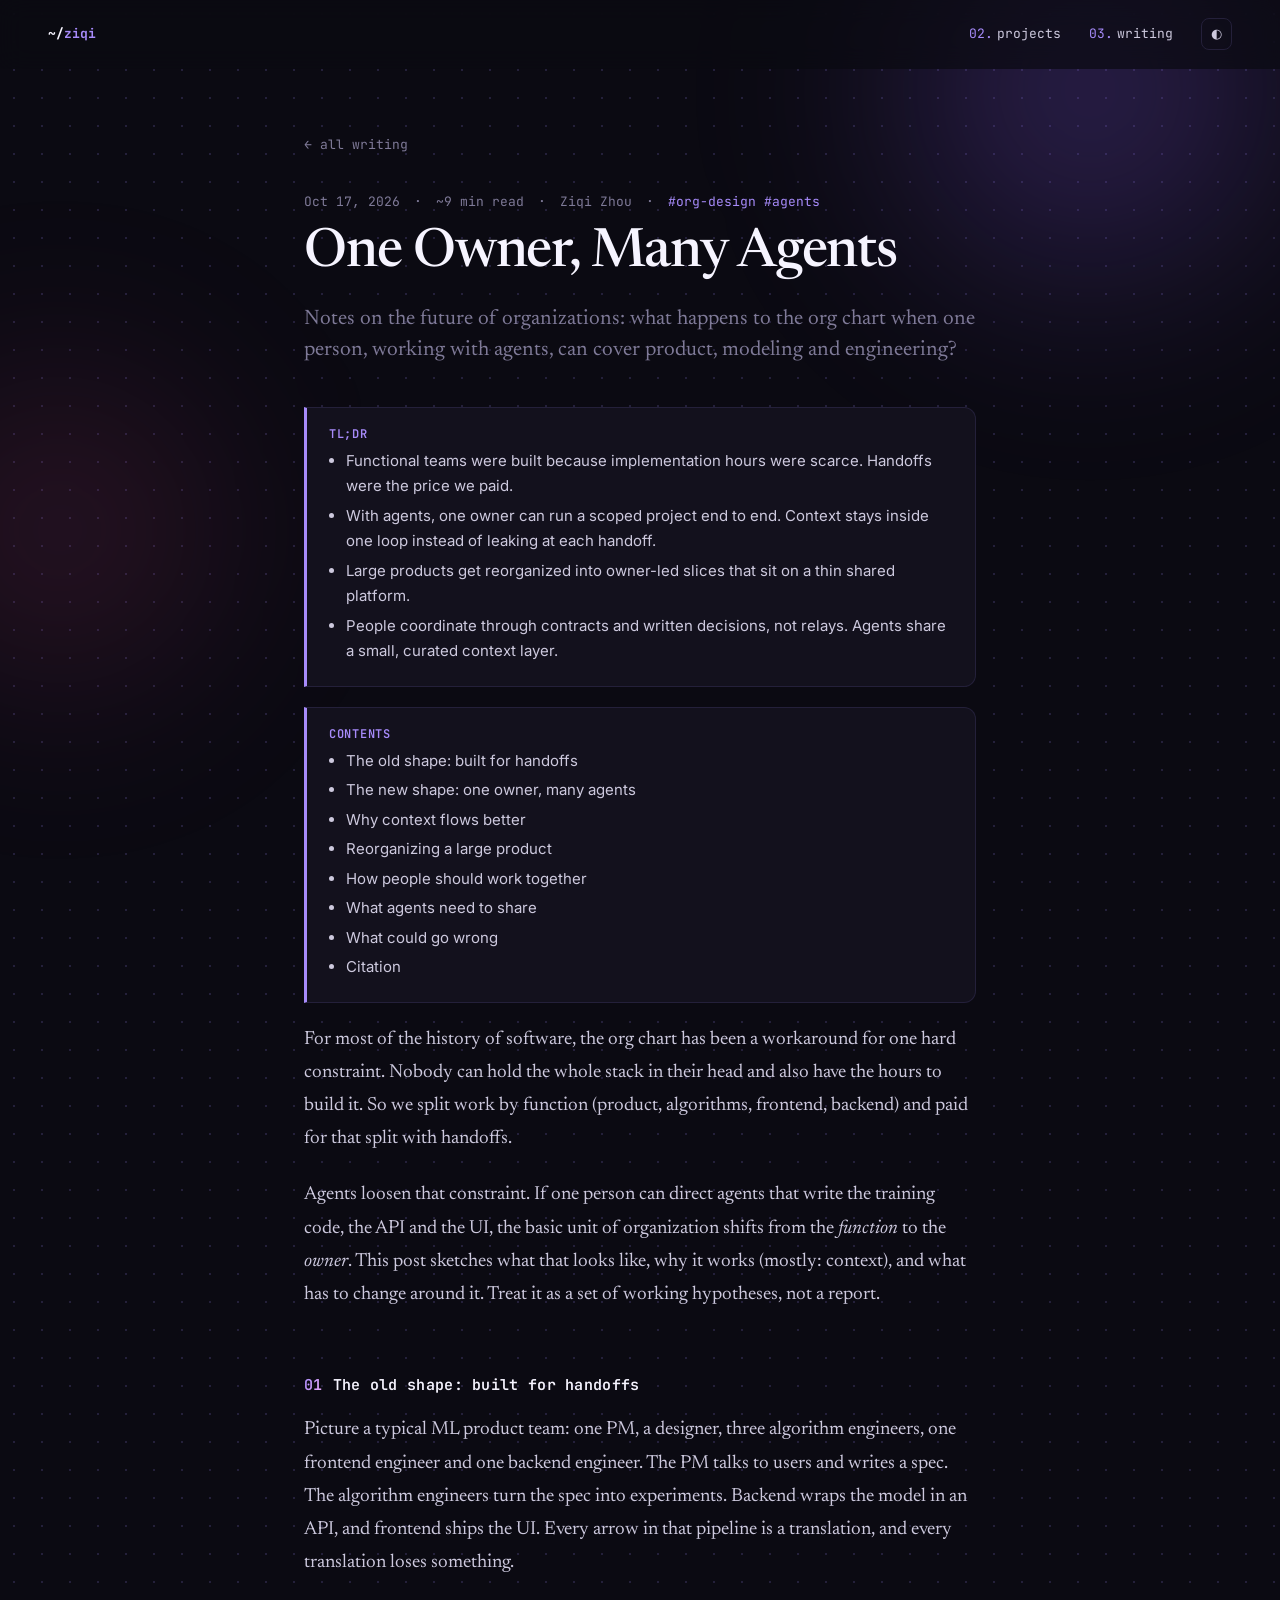
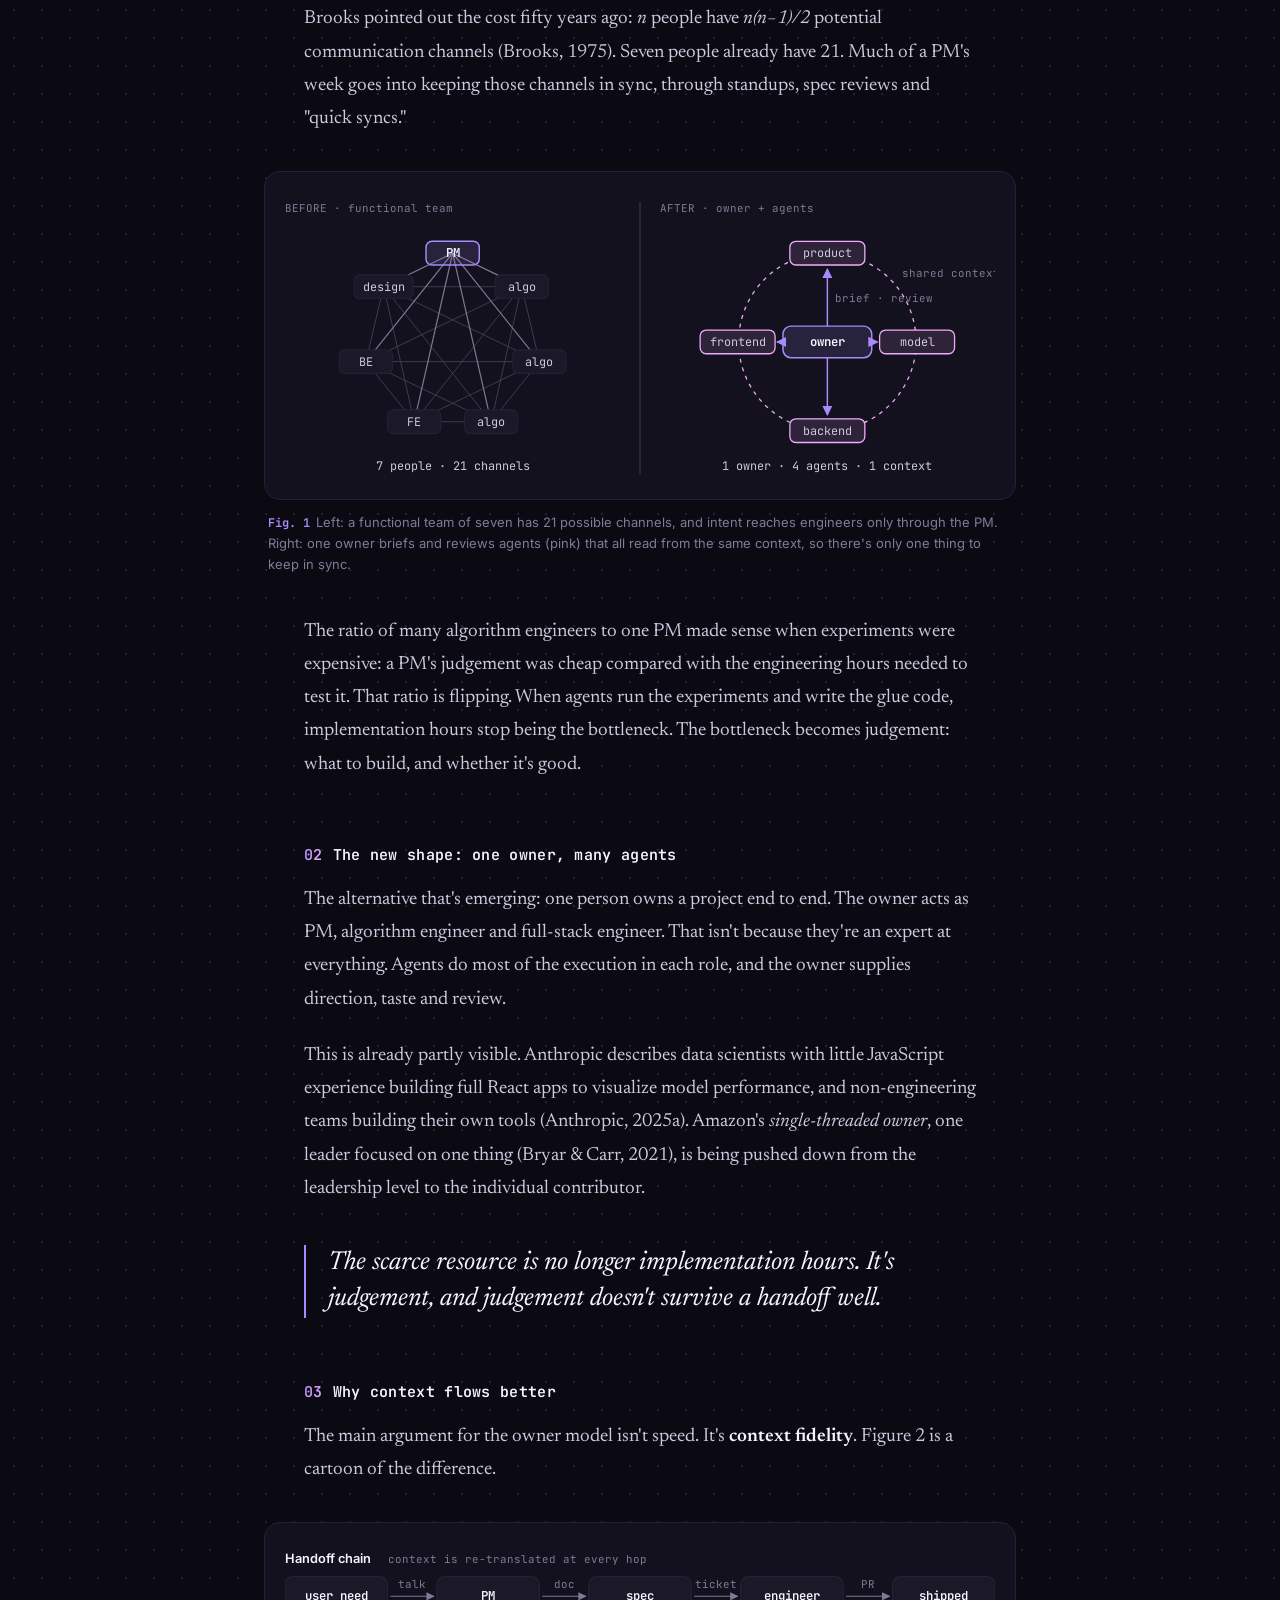
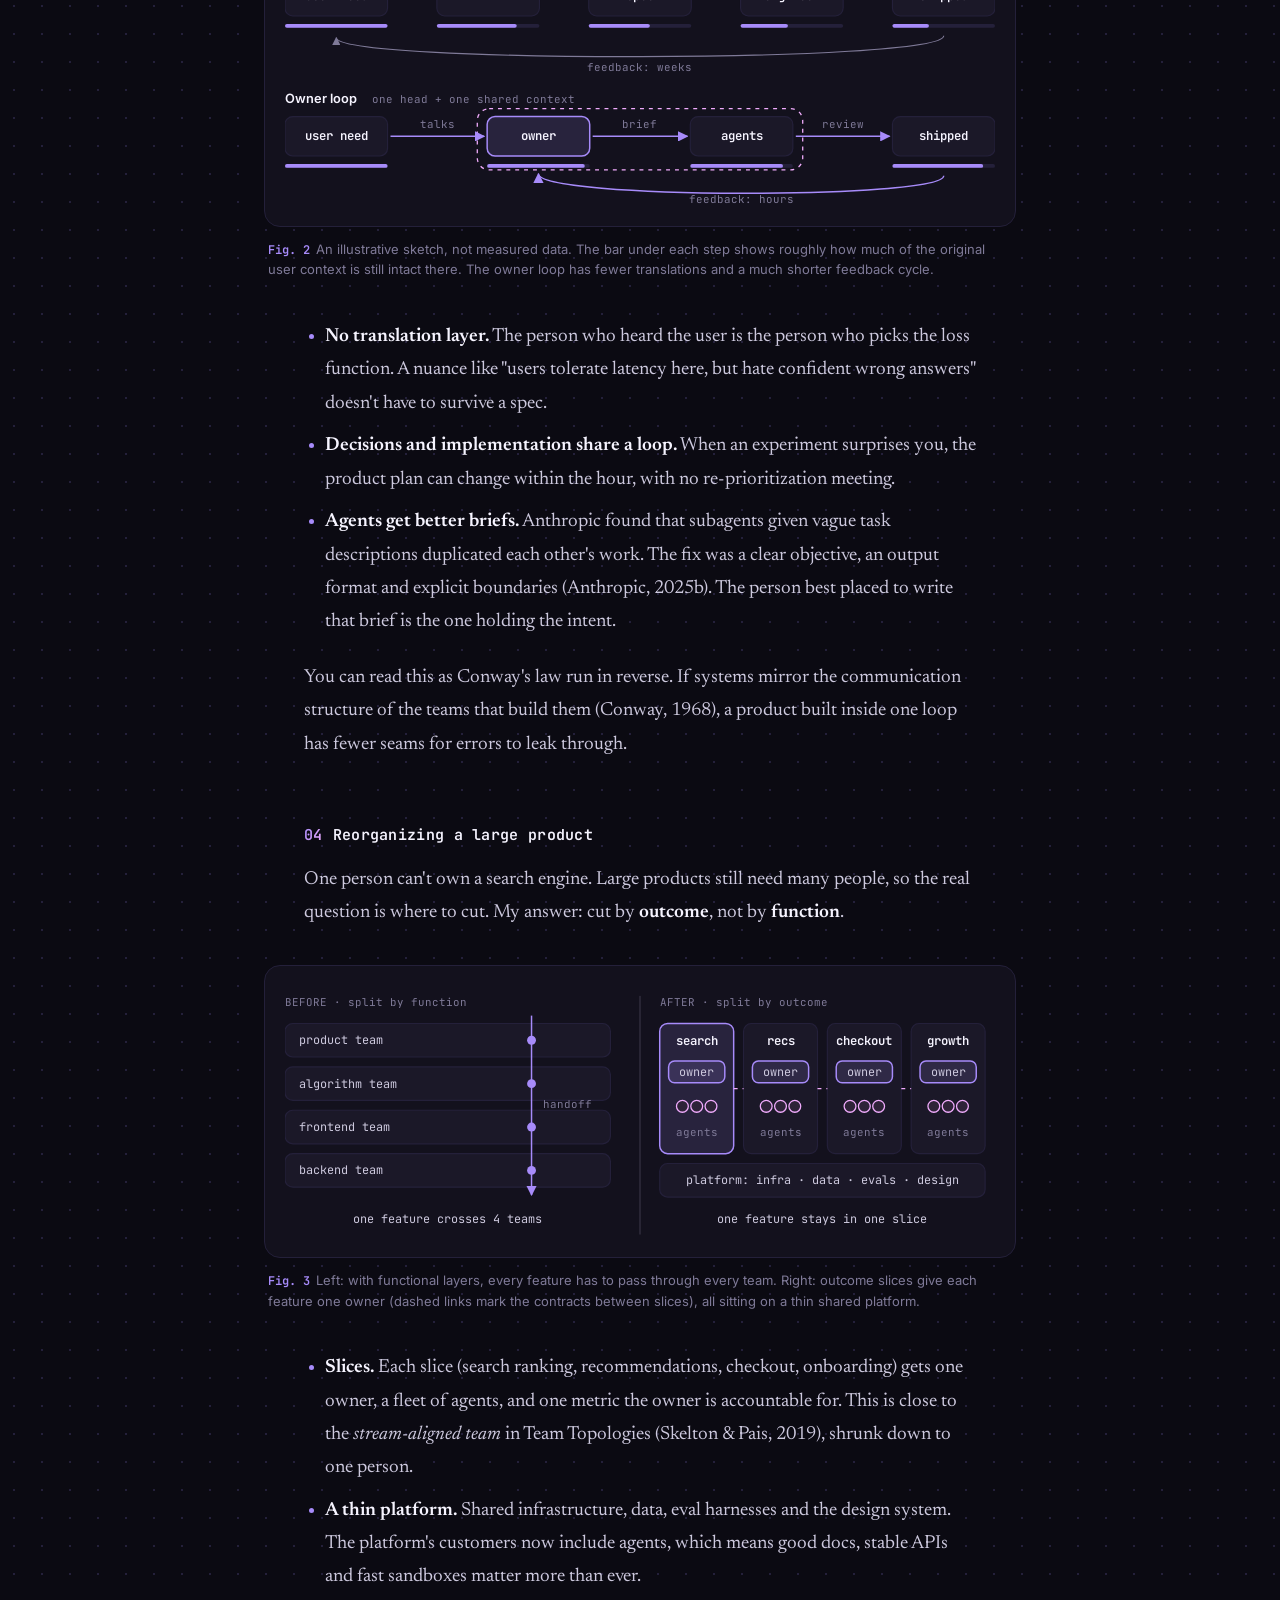
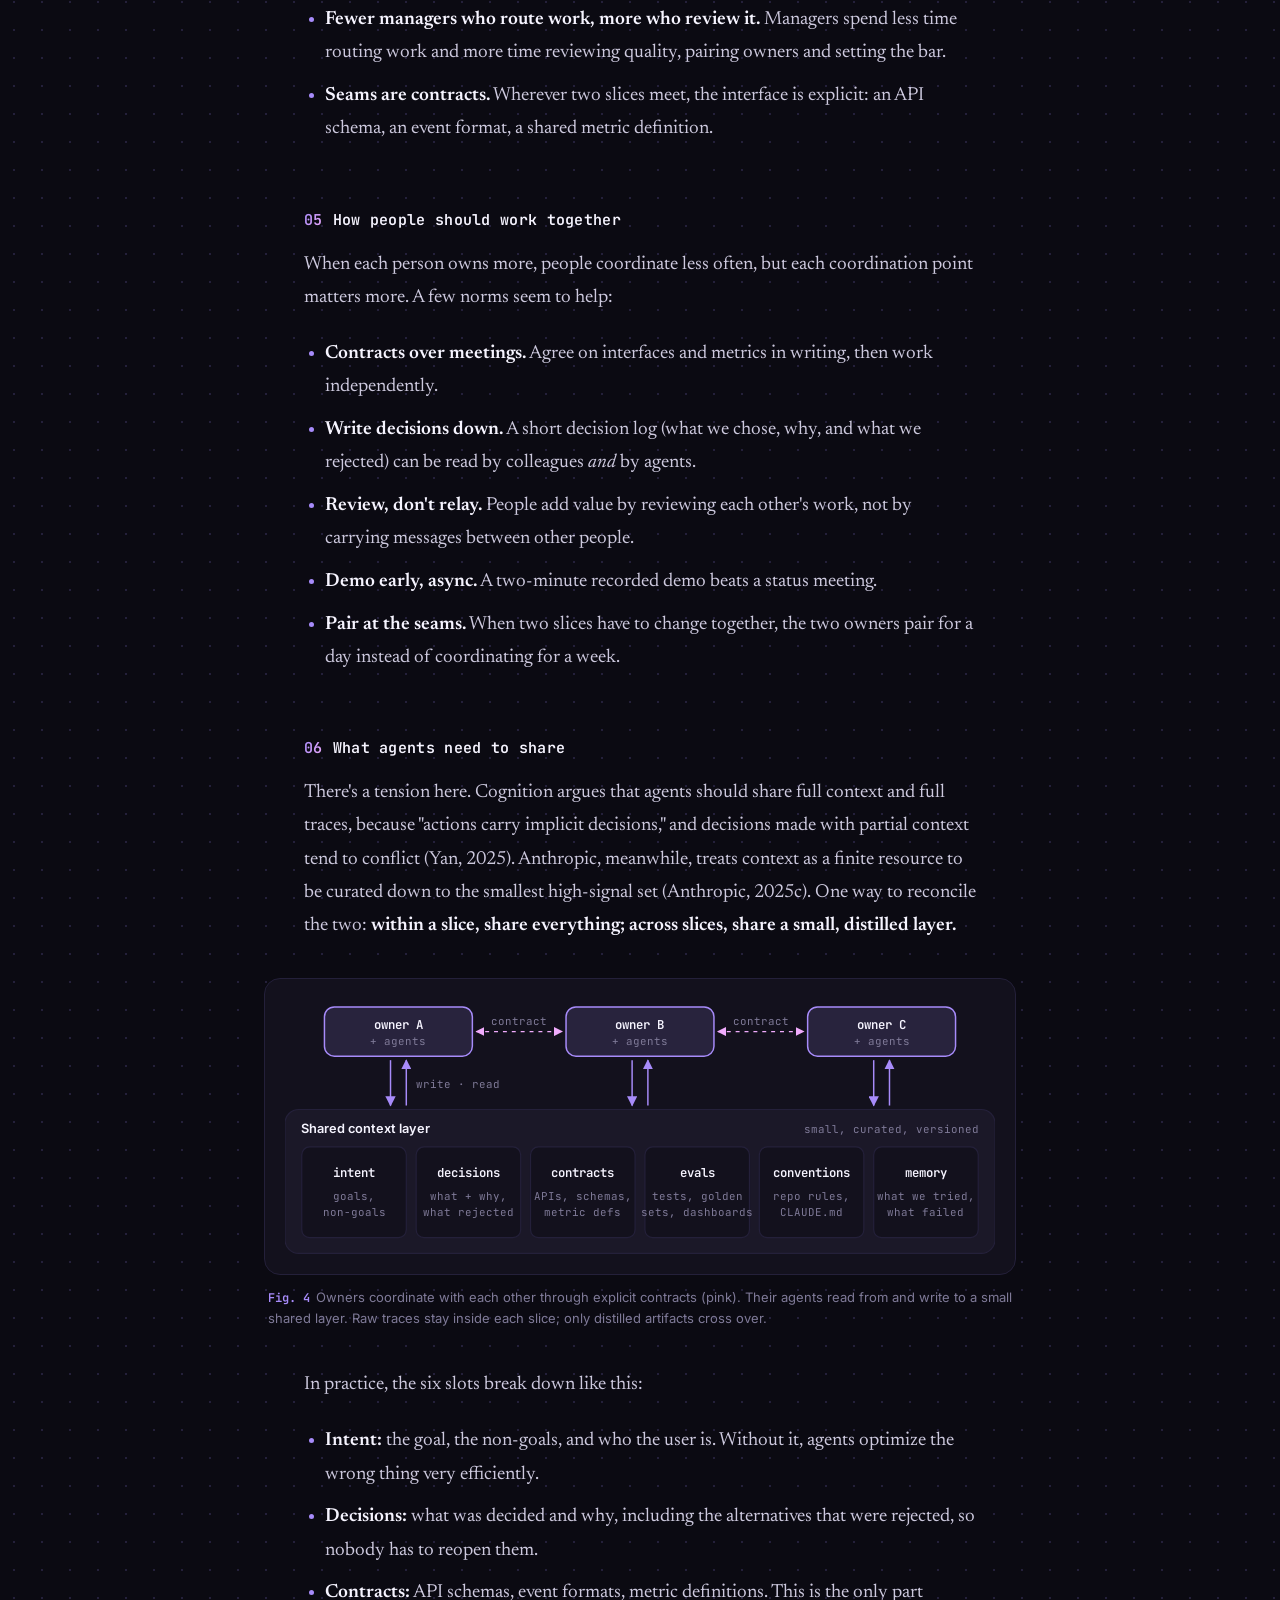
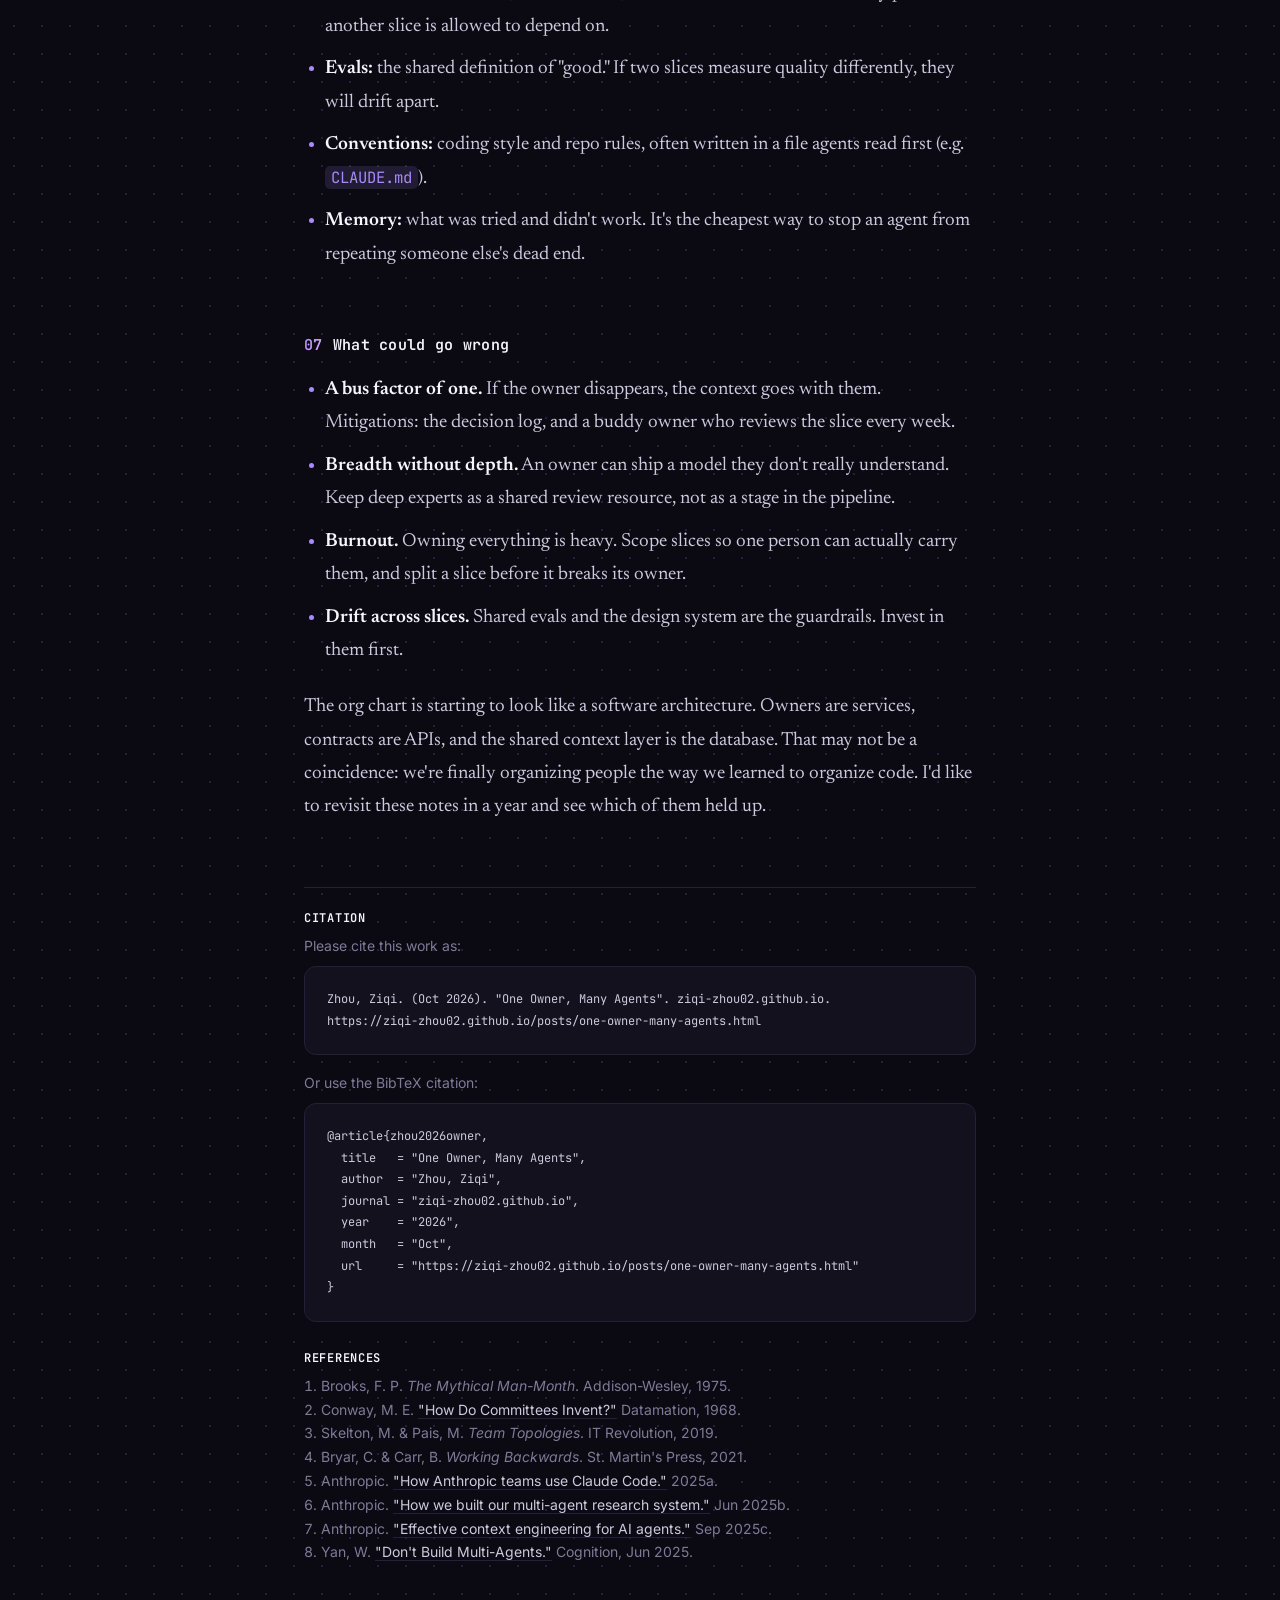
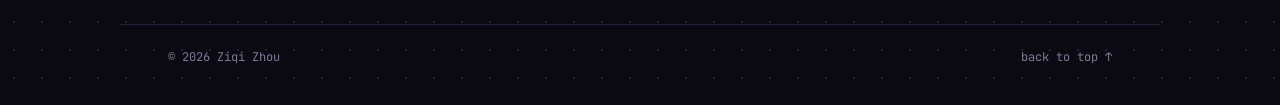
==== posts/one-owner-many-agents.html @ 9ad17726 "Violet visual refresh, writing section, and first blog post - New violet/orchid palette with gradien" ====
<!doctype html>
<html lang="en" data-theme="dark">
<head>
  <meta charset="utf-8">
  <meta name="viewport" content="width=device-width, initial-scale=1">
  <title>One Owner, Many Agents</title>
  <meta name="description" content="How AI agents reshape the org chart: from functional teams and handoffs to single owners, shared context, and contracts.">
  <meta property="og:title" content="One Owner, Many Agents">
  <meta property="og:description" content="Notes on the future of organizations: why context flows better when one person owns the loop.">
  <link rel="icon" href="../images/favicon.svg" type="image/svg+xml">
  <link rel="preconnect" href="https://fonts.googleapis.com">
  <link rel="preconnect" href="https://fonts.gstatic.com" crossorigin>
  <link href="https://fonts.googleapis.com/css2?family=Inter:wght@400;500;600;700&family=JetBrains+Mono:wght@400;500;700&family=Newsreader:ital,opsz,wght@0,6..72,400;0,6..72,500;0,6..72,600;1,6..72,400&display=swap" rel="stylesheet">
  <link rel="stylesheet" href="../assets/style.css">
  <script>
    try { const t = localStorage.getItem('theme'); if (t) document.documentElement.dataset.theme = t; } catch (e) {}
  </script>
</head>
<body>
  <div class="aurora" aria-hidden="true"></div>
  <div class="progress" aria-hidden="true"></div>
  <div class="cursor-dot" aria-hidden="true"></div>
  <div class="cursor-ring" aria-hidden="true"></div>
  <canvas id="fx" aria-hidden="true"></canvas>

  <header class="nav">
    <a href="../" class="logo" data-scramble>~/<span class="accent">ziqi</span></a>
    <nav>
      <a href="../#projects" data-scramble><span class="num">02.</span>projects</a>
      <a href="../#writing" data-scramble><span class="num">03.</span>writing</a>
      <button class="icon-btn" id="theme-toggle" title="Toggle theme">◐</button>
    </nav>
  </header>

  <article class="article">
    <a class="back" href="../#writing">← all writing</a>

    <div class="article-meta">
      <span>Oct 17, 2026</span><span>·</span><span>~9 min read</span><span>·</span><span>Ziqi Zhou</span><span>·</span><span class="tag">#org-design #agents</span>
    </div>
    <h1>One Owner, Many Agents</h1>
    <p class="dek">Notes on the future of organizations: what happens to the org chart when one person, working with agents, can cover product, modeling and engineering?</p>

    <div class="tldr">
      <b>TL;DR</b>
      <ul>
        <li>Functional teams were built because implementation hours were scarce. Handoffs were the price we paid.</li>
        <li>With agents, one owner can run a scoped project end to end. Context stays inside one loop instead of leaking at each handoff.</li>
        <li>Large products get reorganized into owner-led slices that sit on a thin shared platform.</li>
        <li>People coordinate through contracts and written decisions, not relays. Agents share a small, curated context layer.</li>
      </ul>
    </div>

    <nav class="tldr" aria-label="Table of contents">
      <b>CONTENTS</b>
      <ul>
        <li><a href="#old-shape">The old shape: built for handoffs</a></li>
        <li><a href="#new-shape">The new shape: one owner, many agents</a></li>
        <li><a href="#context">Why context flows better</a></li>
        <li><a href="#reorg">Reorganizing a large product</a></li>
        <li><a href="#humans">How people should work together</a></li>
        <li><a href="#agents">What agents need to share</a></li>
        <li><a href="#risks">What could go wrong</a></li>
        <li><a href="#citation">Citation</a></li>
      </ul>
    </nav>

    <div class="prose">
      <p>For most of the history of software, the org chart has been a workaround for one hard constraint. Nobody can hold the whole stack in their head and also have the hours to build it. So we split work by function (product, algorithms, frontend, backend) and paid for that split with handoffs.</p>
      <p>Agents loosen that constraint. If one person can direct agents that write the training code, the API and the UI, the basic unit of organization shifts from the <em>function</em> to the <em>owner</em>. This post sketches what that looks like, why it works (mostly: context), and what has to change around it. Treat it as a set of working hypotheses, not a report.</p>

      <h2 id="old-shape"><span class="n">01</span>The old shape: built for handoffs</h2>
      <p>Picture a typical ML product team: one PM, a designer, three algorithm engineers, one frontend engineer and one backend engineer. The PM talks to users and writes a spec. The algorithm engineers turn the spec into experiments. Backend wraps the model in an API, and frontend ships the UI. Every arrow in that pipeline is a translation, and every translation loses something.</p>
      <p>Brooks pointed out the cost fifty years ago: <em>n</em> people have <em>n(n−1)/2</em> potential communication channels (Brooks, 1975). Seven people already have 21. Much of a PM's week goes into keeping those channels in sync, through standups, spec reviews and "quick syncs."</p>
    </div>

    <figure class="fig">
      <div class="fig-frame">
        <svg viewBox="0 0 720 295" role="img" aria-label="Before: seven people in a functional team form 21 communication channels, with the PM relaying intent. After: one owner directs four agents that share a single context.">
          <defs>
            <marker id="f1a" viewBox="0 0 10 10" refX="9" refY="5" markerWidth="7" markerHeight="7" orient="auto-start-reverse"><path d="M0 0L10 5L0 10z" class="d-arrow-hot"/></marker>
          </defs>
          <text x="0" y="18" class="d-muted">BEFORE · functional team</text>
          <text x="380" y="18" class="d-muted">AFTER · owner + agents</text>
          <line x1="360" y1="8" x2="360" y2="285" class="d-faint"/>

          <!-- all 21 channels -->
          <g class="d-faint">
            <line x1="240" y1="94" x2="258" y2="170"/><line x1="240" y1="94" x2="209" y2="231"/><line x1="240" y1="94" x2="131" y2="231"/>
            <line x1="240" y1="94" x2="82" y2="170"/><line x1="240" y1="94" x2="100" y2="94"/><line x1="258" y1="170" x2="209" y2="231"/>
            <line x1="258" y1="170" x2="131" y2="231"/><line x1="258" y1="170" x2="82" y2="170"/><line x1="258" y1="170" x2="100" y2="94"/>
            <line x1="209" y1="231" x2="131" y2="231"/><line x1="209" y1="231" x2="82" y2="170"/><line x1="209" y1="231" x2="100" y2="94"/>
            <line x1="131" y1="231" x2="82" y2="170"/><line x1="131" y1="231" x2="100" y2="94"/><line x1="82" y1="170" x2="100" y2="94"/>
          </g>
          <!-- PM relays intent -->
          <g class="d-line">
            <line x1="170" y1="60" x2="240" y2="94"/><line x1="170" y1="60" x2="258" y2="170"/><line x1="170" y1="60" x2="209" y2="231"/>
            <line x1="170" y1="60" x2="131" y2="231"/><line x1="170" y1="60" x2="82" y2="170"/><line x1="170" y1="60" x2="100" y2="94"/>
          </g>
          <rect x="143" y="48" width="54" height="24" rx="6" class="d-hot"/><text x="170" y="64" text-anchor="middle" class="d-strong">PM</text>
          <rect x="213" y="82" width="54" height="24" rx="6" class="d-box"/><text x="240" y="98" text-anchor="middle" class="d-text">algo</text>
          <rect x="231" y="158" width="54" height="24" rx="6" class="d-box"/><text x="258" y="174" text-anchor="middle" class="d-text">algo</text>
          <rect x="182" y="219" width="54" height="24" rx="6" class="d-box"/><text x="209" y="235" text-anchor="middle" class="d-text">algo</text>
          <rect x="104" y="219" width="54" height="24" rx="6" class="d-box"/><text x="131" y="235" text-anchor="middle" class="d-text">FE</text>
          <rect x="55" y="158" width="54" height="24" rx="6" class="d-box"/><text x="82" y="174" text-anchor="middle" class="d-text">BE</text>
          <rect x="70" y="82" width="60" height="24" rx="6" class="d-box"/><text x="100" y="98" text-anchor="middle" class="d-text">design</text>
          <text x="170" y="280" text-anchor="middle" class="d-text">7 people · 21 channels</text>

          <!-- after: owner + agents on a shared-context ring -->
          <circle cx="550" cy="150" r="90" class="d-dash"/>
          <text x="626" y="84" class="d-muted">shared context</text>
          <line x1="550" y1="134" x2="550" y2="76" class="d-accent-line" marker-end="url(#f1a)"/>
          <line x1="595" y1="150" x2="601" y2="150" class="d-accent-line" marker-end="url(#f1a)"/>
          <line x1="550" y1="166" x2="550" y2="224" class="d-accent-line" marker-end="url(#f1a)"/>
          <line x1="505" y1="150" x2="499" y2="150" class="d-accent-line" marker-end="url(#f1a)"/>
          <text x="558" y="110" class="d-muted">brief · review</text>
          <rect x="505" y="134" width="90" height="32" rx="8" class="d-hot"/><text x="550" y="154" text-anchor="middle" class="d-strong">owner</text>
          <rect x="512" y="48" width="76" height="24" rx="6" class="d-pink"/><text x="550" y="64" text-anchor="middle" class="d-text">product</text>
          <rect x="603" y="138" width="76" height="24" rx="6" class="d-pink"/><text x="641" y="154" text-anchor="middle" class="d-text">model</text>
          <rect x="512" y="228" width="76" height="24" rx="6" class="d-pink"/><text x="550" y="244" text-anchor="middle" class="d-text">backend</text>
          <rect x="421" y="138" width="76" height="24" rx="6" class="d-pink"/><text x="459" y="154" text-anchor="middle" class="d-text">frontend</text>
          <text x="550" y="280" text-anchor="middle" class="d-text">1 owner · 4 agents · 1 context</text>
        </svg>
      </div>
      <figcaption><b>Fig. 1</b>Left: a functional team of seven has 21 possible channels, and intent reaches engineers only through the PM. Right: one owner briefs and reviews agents (pink) that all read from the same context, so there's only one thing to keep in sync.</figcaption>
    </figure>

    <div class="prose">
      <p>The ratio of many algorithm engineers to one PM made sense when experiments were expensive: a PM's judgement was cheap compared with the engineering hours needed to test it. That ratio is flipping. When agents run the experiments and write the glue code, implementation hours stop being the bottleneck. The bottleneck becomes judgement: what to build, and whether it's good.</p>

      <h2 id="new-shape"><span class="n">02</span>The new shape: one owner, many agents</h2>
      <p>The alternative that's emerging: one person owns a project end to end. The owner acts as PM, algorithm engineer and full-stack engineer. That isn't because they're an expert at everything. Agents do most of the execution in each role, and the owner supplies direction, taste and review.</p>
      <p>This is already partly visible. Anthropic describes data scientists with little JavaScript experience building full React apps to visualize model performance, and non-engineering teams building their own tools (Anthropic, 2025a). Amazon's <em>single-threaded owner</em>, one leader focused on one thing (Bryar &amp; Carr, 2021), is being pushed down from the leadership level to the individual contributor.</p>
    </div>

    <blockquote class="pull">The scarce resource is no longer implementation hours. It's judgement, and judgement doesn't survive a handoff well.</blockquote>

    <div class="prose">
      <h2 id="context"><span class="n">03</span>Why context flows better</h2>
      <p>The main argument for the owner model isn't speed. It's <strong>context fidelity</strong>. Figure 2 is a cartoon of the difference.</p>
    </div>

    <figure class="fig">
      <div class="fig-frame">
        <svg viewBox="0 0 720 270" role="img" aria-label="Handoff chain: user need passes through PM, spec and engineer before shipping, losing context at each hop, with feedback taking weeks. Owner loop: user need goes to the owner, who briefs agents; context stays high and feedback takes hours.">
          <defs>
            <marker id="f2a" viewBox="0 0 10 10" refX="9" refY="5" markerWidth="7" markerHeight="7" orient="auto-start-reverse"><path d="M0 0L10 5L0 10z" class="d-arrow"/></marker>
            <marker id="f2h" viewBox="0 0 10 10" refX="9" refY="5" markerWidth="7" markerHeight="7" orient="auto-start-reverse"><path d="M0 0L10 5L0 10z" class="d-arrow-hot"/></marker>
          </defs>
          <text x="0" y="18" class="d-head">Handoff chain</text>
          <text x="104" y="18" class="d-muted">context is re-translated at every hop</text>
          <rect x="0" y="32" width="104" height="40" rx="8" class="d-box"/><text x="52" y="56" text-anchor="middle" class="d-strong">user need</text>
          <rect x="0" y="80" width="104" height="4" rx="2" class="d-track"/><rect x="0" y="80" width="104" height="4" rx="2" class="d-arrow-hot"/>
          <rect x="154" y="32" width="104" height="40" rx="8" class="d-box"/><text x="206" y="56" text-anchor="middle" class="d-strong">PM</text>
          <rect x="154" y="80" width="104" height="4" rx="2" class="d-track"/><rect x="154" y="80" width="81" height="4" rx="2" class="d-arrow-hot"/>
          <rect x="308" y="32" width="104" height="40" rx="8" class="d-box"/><text x="360" y="56" text-anchor="middle" class="d-strong">spec</text>
          <rect x="308" y="80" width="104" height="4" rx="2" class="d-track"/><rect x="308" y="80" width="62" height="4" rx="2" class="d-arrow-hot"/>
          <rect x="462" y="32" width="104" height="40" rx="8" class="d-box"/><text x="514" y="56" text-anchor="middle" class="d-strong">engineer</text>
          <rect x="462" y="80" width="104" height="4" rx="2" class="d-track"/><rect x="462" y="80" width="48" height="4" rx="2" class="d-arrow-hot"/>
          <rect x="616" y="32" width="104" height="40" rx="8" class="d-box"/><text x="668" y="56" text-anchor="middle" class="d-strong">shipped</text>
          <rect x="616" y="80" width="104" height="4" rx="2" class="d-track"/><rect x="616" y="80" width="37" height="4" rx="2" class="d-arrow-hot"/>
          <line x1="107" y1="52" x2="151" y2="52" class="d-line" marker-end="url(#f2a)"/><text x="129" y="44" text-anchor="middle" class="d-muted">talk</text>
          <line x1="261" y1="52" x2="305" y2="52" class="d-line" marker-end="url(#f2a)"/><text x="283" y="44" text-anchor="middle" class="d-muted">doc</text>
          <line x1="415" y1="52" x2="459" y2="52" class="d-line" marker-end="url(#f2a)"/><text x="437" y="44" text-anchor="middle" class="d-muted">ticket</text>
          <line x1="569" y1="52" x2="613" y2="52" class="d-line" marker-end="url(#f2a)"/><text x="591" y="44" text-anchor="middle" class="d-muted">PR</text>
          <path d="M668 92 C668 120 52 120 52 94" class="d-line" marker-end="url(#f2a)"/>
          <text x="360" y="128" text-anchor="middle" class="d-muted">feedback: weeks</text>

          <text x="0" y="160" class="d-head">Owner loop</text>
          <text x="88" y="160" class="d-muted">one head + one shared context</text>
          <rect x="195" y="166" width="330" height="62" rx="12" class="d-dash"/>
          <rect x="0" y="174" width="104" height="40" rx="8" class="d-box"/><text x="52" y="198" text-anchor="middle" class="d-strong">user need</text>
          <rect x="0" y="222" width="104" height="4" rx="2" class="d-track"/><rect x="0" y="222" width="104" height="4" rx="2" class="d-arrow-hot"/>
          <rect x="205" y="174" width="104" height="40" rx="8" class="d-hot"/><text x="257" y="198" text-anchor="middle" class="d-strong">owner</text>
          <rect x="205" y="222" width="104" height="4" rx="2" class="d-track"/><rect x="205" y="222" width="99" height="4" rx="2" class="d-arrow-hot"/>
          <rect x="411" y="174" width="104" height="40" rx="8" class="d-box"/><text x="463" y="198" text-anchor="middle" class="d-strong">agents</text>
          <rect x="411" y="222" width="104" height="4" rx="2" class="d-track"/><rect x="411" y="222" width="94" height="4" rx="2" class="d-arrow-hot"/>
          <rect x="616" y="174" width="104" height="40" rx="8" class="d-box"/><text x="668" y="198" text-anchor="middle" class="d-strong">shipped</text>
          <rect x="616" y="222" width="104" height="4" rx="2" class="d-track"/><rect x="616" y="222" width="92" height="4" rx="2" class="d-arrow-hot"/>
          <line x1="107" y1="194" x2="202" y2="194" class="d-accent-line" marker-end="url(#f2h)"/><text x="154.5" y="186" text-anchor="middle" class="d-muted">talks</text>
          <line x1="312" y1="194" x2="408" y2="194" class="d-accent-line" marker-end="url(#f2h)"/><text x="360" y="186" text-anchor="middle" class="d-muted">brief</text>
          <line x1="518" y1="194" x2="613" y2="194" class="d-accent-line" marker-end="url(#f2h)"/><text x="565.5" y="186" text-anchor="middle" class="d-muted">review</text>
          <path d="M668 234 C668 258 257 258 257 232" class="d-accent-line" marker-end="url(#f2h)"/>
          <text x="463" y="262" text-anchor="middle" class="d-muted">feedback: hours</text>
        </svg>
      </div>
      <figcaption><b>Fig. 2</b>An illustrative sketch, not measured data. The bar under each step shows roughly how much of the original user context is still intact there. The owner loop has fewer translations and a much shorter feedback cycle.</figcaption>
    </figure>

    <div class="prose">
      <ul>
        <li><strong>No translation layer.</strong> The person who heard the user is the person who picks the loss function. A nuance like "users tolerate latency here, but hate confident wrong answers" doesn't have to survive a spec.</li>
        <li><strong>Decisions and implementation share a loop.</strong> When an experiment surprises you, the product plan can change within the hour, with no re-prioritization meeting.</li>
        <li><strong>Agents get better briefs.</strong> Anthropic found that subagents given vague task descriptions duplicated each other's work. The fix was a clear objective, an output format and explicit boundaries (Anthropic, 2025b). The person best placed to write that brief is the one holding the intent.</li>
      </ul>
      <p>You can read this as Conway's law run in reverse. If systems mirror the communication structure of the teams that build them (Conway, 1968), a product built inside one loop has fewer seams for errors to leak through.</p>

      <h2 id="reorg"><span class="n">04</span>Reorganizing a large product</h2>
      <p>One person can't own a search engine. Large products still need many people, so the real question is where to cut. My answer: cut by <strong>outcome</strong>, not by <strong>function</strong>.</p>
    </div>

    <figure class="fig">
      <div class="fig-frame">
        <svg viewBox="0 0 720 258" role="img" aria-label="Before: four functional layers, and one feature has to cross all four teams. After: four outcome slices, each with one owner and agents, built on a shared platform; one feature stays in one slice.">
          <defs>
            <marker id="f3a" viewBox="0 0 10 10" refX="9" refY="5" markerWidth="7" markerHeight="7" orient="auto-start-reverse"><path d="M0 0L10 5L0 10z" class="d-arrow-hot"/></marker>
          </defs>
          <text x="0" y="18" class="d-muted">BEFORE · split by function</text>
          <text x="380" y="18" class="d-muted">AFTER · split by outcome</text>
          <line x1="360" y1="8" x2="360" y2="250" class="d-faint"/>

          <rect x="0" y="36" width="330" height="34" rx="8" class="d-box"/><text x="14" y="57" class="d-text">product team</text>
          <rect x="0" y="80" width="330" height="34" rx="8" class="d-box"/><text x="14" y="101" class="d-text">algorithm team</text>
          <rect x="0" y="124" width="330" height="34" rx="8" class="d-box"/><text x="14" y="145" class="d-text">frontend team</text>
          <rect x="0" y="168" width="330" height="34" rx="8" class="d-box"/><text x="14" y="189" class="d-text">backend team</text>
          <line x1="250" y1="28" x2="250" y2="210" class="d-accent-line" marker-end="url(#f3a)"/>
          <circle cx="250" cy="53" r="4.5" class="d-arrow-hot"/><circle cx="250" cy="97" r="4.5" class="d-arrow-hot"/>
          <circle cx="250" cy="141" r="4.5" class="d-arrow-hot"/><circle cx="250" cy="185" r="4.5" class="d-arrow-hot"/>
          <text x="262" y="122" class="d-muted">handoff</text>
          <text x="165" y="238" text-anchor="middle" class="d-text">one feature crosses 4 teams</text>

          <g>
            <rect x="380" y="36" width="75" height="132" rx="8" class="d-hot"/>
            <rect x="465" y="36" width="75" height="132" rx="8" class="d-box"/>
            <rect x="550" y="36" width="75" height="132" rx="8" class="d-box"/>
            <rect x="635" y="36" width="75" height="132" rx="8" class="d-box"/>
            <text x="417.5" y="58" text-anchor="middle" class="d-strong">search</text>
            <text x="502.5" y="58" text-anchor="middle" class="d-strong">recs</text>
            <text x="587.5" y="58" text-anchor="middle" class="d-strong">checkout</text>
            <text x="672.5" y="58" text-anchor="middle" class="d-strong">growth</text>
          </g>
          <g>
            <rect x="389" y="74" width="57" height="22" rx="6" class="d-hot"/><text x="417.5" y="89" text-anchor="middle" class="d-text">owner</text>
            <rect x="474" y="74" width="57" height="22" rx="6" class="d-hot"/><text x="502.5" y="89" text-anchor="middle" class="d-text">owner</text>
            <rect x="559" y="74" width="57" height="22" rx="6" class="d-hot"/><text x="587.5" y="89" text-anchor="middle" class="d-text">owner</text>
            <rect x="644" y="74" width="57" height="22" rx="6" class="d-hot"/><text x="672.5" y="89" text-anchor="middle" class="d-text">owner</text>
          </g>
          <g class="d-pink">
            <circle cx="403" cy="120" r="6"/><circle cx="417.5" cy="120" r="6"/><circle cx="432" cy="120" r="6"/>
            <circle cx="488" cy="120" r="6"/><circle cx="502.5" cy="120" r="6"/><circle cx="517" cy="120" r="6"/>
            <circle cx="573" cy="120" r="6"/><circle cx="587.5" cy="120" r="6"/><circle cx="602" cy="120" r="6"/>
            <circle cx="658" cy="120" r="6"/><circle cx="672.5" cy="120" r="6"/><circle cx="687" cy="120" r="6"/>
          </g>
          <text x="417.5" y="150" text-anchor="middle" class="d-muted">agents</text>
          <text x="502.5" y="150" text-anchor="middle" class="d-muted">agents</text>
          <text x="587.5" y="150" text-anchor="middle" class="d-muted">agents</text>
          <text x="672.5" y="150" text-anchor="middle" class="d-muted">agents</text>
          <g class="d-dash">
            <line x1="455" y1="102" x2="465" y2="102"/><line x1="540" y1="102" x2="550" y2="102"/><line x1="625" y1="102" x2="635" y2="102"/>
          </g>
          <rect x="380" y="178" width="330" height="34" rx="8" class="d-box"/>
          <text x="545" y="199" text-anchor="middle" class="d-text">platform: infra · data · evals · design</text>
          <text x="545" y="238" text-anchor="middle" class="d-text">one feature stays in one slice</text>
        </svg>
      </div>
      <figcaption><b>Fig. 3</b>Left: with functional layers, every feature has to pass through every team. Right: outcome slices give each feature one owner (dashed links mark the contracts between slices), all sitting on a thin shared platform.</figcaption>
    </figure>

    <div class="prose">
      <ul>
        <li><strong>Slices.</strong> Each slice (search ranking, recommendations, checkout, onboarding) gets one owner, a fleet of agents, and one metric the owner is accountable for. This is close to the <em>stream-aligned team</em> in Team Topologies (Skelton &amp; Pais, 2019), shrunk down to one person.</li>
        <li><strong>A thin platform.</strong> Shared infrastructure, data, eval harnesses and the design system. The platform's customers now include agents, which means good docs, stable APIs and fast sandboxes matter more than ever.</li>
        <li><strong>Fewer managers who route work, more who review it.</strong> Managers spend less time routing work and more time reviewing quality, pairing owners and setting the bar.</li>
        <li><strong>Seams are contracts.</strong> Wherever two slices meet, the interface is explicit: an API schema, an event format, a shared metric definition.</li>
      </ul>

      <h2 id="humans"><span class="n">05</span>How people should work together</h2>
      <p>When each person owns more, people coordinate less often, but each coordination point matters more. A few norms seem to help:</p>
      <ul>
        <li><strong>Contracts over meetings.</strong> Agree on interfaces and metrics in writing, then work independently.</li>
        <li><strong>Write decisions down.</strong> A short decision log (what we chose, why, and what we rejected) can be read by colleagues <em>and</em> by agents.</li>
        <li><strong>Review, don't relay.</strong> People add value by reviewing each other's work, not by carrying messages between other people.</li>
        <li><strong>Demo early, async.</strong> A two-minute recorded demo beats a status meeting.</li>
        <li><strong>Pair at the seams.</strong> When two slices have to change together, the two owners pair for a day instead of coordinating for a week.</li>
      </ul>

      <h2 id="agents"><span class="n">06</span>What agents need to share</h2>
      <p>There's a tension here. Cognition argues that agents should share full context and full traces, because "actions carry implicit decisions," and decisions made with partial context tend to conflict (Yan, 2025). Anthropic, meanwhile, treats context as a finite resource to be curated down to the smallest high-signal set (Anthropic, 2025c). One way to reconcile the two: <strong>within a slice, share everything; across slices, share a small, distilled layer.</strong></p>
    </div>

    <figure class="fig">
      <div class="fig-frame">
        <svg viewBox="0 0 720 262" role="img" aria-label="Three owners, each with their own agents, linked to each other by contracts. All of them read from and write to a shared context layer with six parts: intent, decisions, contracts, evals, conventions and memory.">
          <defs>
            <marker id="f4a" viewBox="0 0 10 10" refX="9" refY="5" markerWidth="7" markerHeight="7" orient="auto-start-reverse"><path d="M0 0L10 5L0 10z" class="d-arrow-hot"/></marker>
            <marker id="f4p" viewBox="0 0 10 10" refX="9" refY="5" markerWidth="7" markerHeight="7" orient="auto-start-reverse"><path d="M0 0L10 5L0 10z" class="d-arrow-pink"/></marker>
          </defs>
          <rect x="40" y="6" width="150" height="50" rx="10" class="d-hot"/><text x="115" y="28" text-anchor="middle" class="d-strong">owner A</text><text x="115" y="45" text-anchor="middle" class="d-muted">+ agents</text>
          <rect x="285" y="6" width="150" height="50" rx="10" class="d-hot"/><text x="360" y="28" text-anchor="middle" class="d-strong">owner B</text><text x="360" y="45" text-anchor="middle" class="d-muted">+ agents</text>
          <rect x="530" y="6" width="150" height="50" rx="10" class="d-hot"/><text x="605" y="28" text-anchor="middle" class="d-strong">owner C</text><text x="605" y="45" text-anchor="middle" class="d-muted">+ agents</text>
          <line x1="194" y1="31" x2="281" y2="31" class="d-dash" marker-start="url(#f4p)" marker-end="url(#f4p)"/>
          <line x1="439" y1="31" x2="526" y2="31" class="d-dash" marker-start="url(#f4p)" marker-end="url(#f4p)"/>
          <text x="237.5" y="24" text-anchor="middle" class="d-muted">contract</text>
          <text x="482.5" y="24" text-anchor="middle" class="d-muted">contract</text>

          <g class="d-accent-line">
            <line x1="107" y1="60" x2="107" y2="106" marker-end="url(#f4a)"/><line x1="123" y1="106" x2="123" y2="60" marker-end="url(#f4a)"/>
            <line x1="352" y1="60" x2="352" y2="106" marker-end="url(#f4a)"/><line x1="368" y1="106" x2="368" y2="60" marker-end="url(#f4a)"/>
            <line x1="597" y1="60" x2="597" y2="106" marker-end="url(#f4a)"/><line x1="613" y1="106" x2="613" y2="60" marker-end="url(#f4a)"/>
          </g>
          <text x="133" y="88" class="d-muted">write · read</text>

          <rect x="0" y="110" width="720" height="146" rx="14" class="d-box"/>
          <text x="16" y="134" class="d-head">Shared context layer</text>
          <text x="704" y="134" text-anchor="end" class="d-muted">small, curated, versioned</text>
          <g>
            <rect x="17" y="148" width="106" height="92" rx="8" class="d-slot"/>
            <rect x="133" y="148" width="106" height="92" rx="8" class="d-slot"/>
            <rect x="249" y="148" width="106" height="92" rx="8" class="d-slot"/>
            <rect x="365" y="148" width="106" height="92" rx="8" class="d-slot"/>
            <rect x="481" y="148" width="106" height="92" rx="8" class="d-slot"/>
            <rect x="597" y="148" width="106" height="92" rx="8" class="d-slot"/>
          </g>
          <text x="70" y="178" text-anchor="middle" class="d-strong">intent</text>
          <text x="186" y="178" text-anchor="middle" class="d-strong">decisions</text>
          <text x="302" y="178" text-anchor="middle" class="d-strong">contracts</text>
          <text x="418" y="178" text-anchor="middle" class="d-strong">evals</text>
          <text x="534" y="178" text-anchor="middle" class="d-strong">conventions</text>
          <text x="650" y="178" text-anchor="middle" class="d-strong">memory</text>
          <text x="70" y="202" text-anchor="middle" class="d-muted">goals,</text><text x="70" y="218" text-anchor="middle" class="d-muted">non-goals</text>
          <text x="186" y="202" text-anchor="middle" class="d-muted">what + why,</text><text x="186" y="218" text-anchor="middle" class="d-muted">what rejected</text>
          <text x="302" y="202" text-anchor="middle" class="d-muted">APIs, schemas,</text><text x="302" y="218" text-anchor="middle" class="d-muted">metric defs</text>
          <text x="418" y="202" text-anchor="middle" class="d-muted">tests, golden</text><text x="418" y="218" text-anchor="middle" class="d-muted">sets, dashboards</text>
          <text x="534" y="202" text-anchor="middle" class="d-muted">repo rules,</text><text x="534" y="218" text-anchor="middle" class="d-muted">CLAUDE.md</text>
          <text x="650" y="202" text-anchor="middle" class="d-muted">what we tried,</text><text x="650" y="218" text-anchor="middle" class="d-muted">what failed</text>
        </svg>
      </div>
      <figcaption><b>Fig. 4</b>Owners coordinate with each other through explicit contracts (pink). Their agents read from and write to a small shared layer. Raw traces stay inside each slice; only distilled artifacts cross over.</figcaption>
    </figure>

    <div class="prose">
      <p>In practice, the six slots break down like this:</p>
      <ul>
        <li><strong>Intent:</strong> the goal, the non-goals, and who the user is. Without it, agents optimize the wrong thing very efficiently.</li>
        <li><strong>Decisions:</strong> what was decided and why, including the alternatives that were rejected, so nobody has to reopen them.</li>
        <li><strong>Contracts:</strong> API schemas, event formats, metric definitions. This is the only part another slice is allowed to depend on.</li>
        <li><strong>Evals:</strong> the shared definition of "good." If two slices measure quality differently, they will drift apart.</li>
        <li><strong>Conventions:</strong> coding style and repo rules, often written in a file agents read first (e.g. <code>CLAUDE.md</code>).</li>
        <li><strong>Memory:</strong> what was tried and didn't work. It's the cheapest way to stop an agent from repeating someone else's dead end.</li>
      </ul>

      <h2 id="risks"><span class="n">07</span>What could go wrong</h2>
      <ul>
        <li><strong>A bus factor of one.</strong> If the owner disappears, the context goes with them. Mitigations: the decision log, and a buddy owner who reviews the slice every week.</li>
        <li><strong>Breadth without depth.</strong> An owner can ship a model they don't really understand. Keep deep experts as a shared review resource, not as a stage in the pipeline.</li>
        <li><strong>Burnout.</strong> Owning everything is heavy. Scope slices so one person can actually carry them, and split a slice before it breaks its owner.</li>
        <li><strong>Drift across slices.</strong> Shared evals and the design system are the guardrails. Invest in them first.</li>
      </ul>
      <p>The org chart is starting to look like a software architecture. Owners are services, contracts are APIs, and the shared context layer is the database. That may not be a coincidence: we're finally organizing people the way we learned to organize code. I'd like to revisit these notes in a year and see which of them held up.</p>
    </div>

    <section class="sources" id="citation">
      <h3>CITATION</h3>
      <p>Please cite this work as:</p>
      <pre class="code-card">Zhou, Ziqi. (Oct 2026). "One Owner, Many Agents". ziqi-zhou02.github.io.
https://ziqi-zhou02.github.io/posts/one-owner-many-agents.html</pre>
      <p>Or use the BibTeX citation:</p>
      <pre class="code-card">@article{zhou2026owner,
  title   = "One Owner, Many Agents",
  author  = "Zhou, Ziqi",
  journal = "ziqi-zhou02.github.io",
  year    = "2026",
  month   = "Oct",
  url     = "https://ziqi-zhou02.github.io/posts/one-owner-many-agents.html"
}</pre>
      <h3 style="margin-top:28px">REFERENCES</h3>
      <ol>
        <li>Brooks, F. P. <em>The Mythical Man-Month</em>. Addison-Wesley, 1975.</li>
        <li>Conway, M. E. <a href="https://www.melconway.com/Home/Committees_Paper.html" target="_blank" rel="noopener">"How Do Committees Invent?"</a> Datamation, 1968.</li>
        <li>Skelton, M. &amp; Pais, M. <em>Team Topologies</em>. IT Revolution, 2019.</li>
        <li>Bryar, C. &amp; Carr, B. <em>Working Backwards</em>. St. Martin's Press, 2021.</li>
        <li>Anthropic. <a href="https://www.anthropic.com/news/how-anthropic-teams-use-claude-code" target="_blank" rel="noopener">"How Anthropic teams use Claude Code."</a> 2025a.</li>
        <li>Anthropic. <a href="https://www.anthropic.com/engineering/multi-agent-research-system" target="_blank" rel="noopener">"How we built our multi-agent research system."</a> Jun 2025b.</li>
        <li>Anthropic. <a href="https://www.anthropic.com/engineering/effective-context-engineering-for-ai-agents" target="_blank" rel="noopener">"Effective context engineering for AI agents."</a> Sep 2025c.</li>
        <li>Yan, W. <a href="https://cognition.com/blog/dont-build-multi-agents" target="_blank" rel="noopener">"Don't Build Multi-Agents."</a> Cognition, Jun 2025.</li>
      </ol>
    </section>
  </article>

  <footer class="footer">
    <span>© <span id="year"></span> Ziqi Zhou</span>
    <a class="muted" href="#top" onclick="scrollTo({top:0,behavior:'smooth'});return false;">back to top ↑</a>
  </footer>

  <script src="../assets/main.js"></script>
</body>
</html>
---- assets/style.css ----
/* ---------- tokens ---------- */
:root {
  --bg: #0b0a12;
  --bg-2: #13111d;
  --bg-3: #1b1828;
  --fg: #cdc9de;
  --fg-strong: #f6f4ff;
  --muted: #7f7a98;
  --line: #24203a;
  --accent: #a78bfa;          /* violet */
  --accent-2: #f0abfc;        /* orchid */
  --accent-dim: rgba(167, 139, 250, 0.14);
  --grad: linear-gradient(120deg, var(--accent) 0%, var(--accent-2) 100%);
  --on-accent: #120d22;
  --glow-a: rgba(139, 92, 246, 0.30);
  --glow-b: rgba(236, 72, 153, 0.16);
  --mono: "JetBrains Mono", ui-monospace, SFMono-Regular, Menlo, monospace;
  --sans: "Inter", system-ui, -apple-system, "PingFang SC", "Microsoft YaHei", sans-serif;
  --serif: "Newsreader", "Iowan Old Style", Georgia, "Songti SC", serif;
  --maxw: 1040px;
  --radius: 12px;
}
:root[data-theme="light"] {
  --bg: #fbfaff;
  --bg-2: #ffffff;
  --bg-3: #f3f0fb;
  --fg: #3d3a4c;
  --fg-strong: #15121f;
  --muted: #8a859c;
  --line: #e7e3f2;
  --accent: #7c3aed;
  --accent-2: #c026d3;
  --accent-dim: rgba(124, 58, 237, 0.09);
  --on-accent: #ffffff;
  --glow-a: rgba(167, 139, 250, 0.28);
  --glow-b: rgba(240, 171, 252, 0.22);
}

/* ---------- base ---------- */
*, *::before, *::after { box-sizing: border-box; }
html { scroll-behavior: smooth; }
body {
  margin: 0;
  background: var(--bg);
  color: var(--fg);
  font: 16px/1.7 var(--sans);
  -webkit-font-smoothing: antialiased;
  overflow-x: hidden;
  background-image: radial-gradient(var(--line) 1px, transparent 1px);
  background-size: 28px 28px;
  transition: background-color .3s, color .3s;
}
a { color: inherit; text-decoration: none; }
::selection { background: var(--accent); color: var(--on-accent); }
.accent { color: var(--accent); }
.muted { color: var(--muted); }
kbd {
  font: 12px var(--mono);
  border: 1px solid var(--line);
  border-bottom-width: 2px;
  border-radius: 4px;
  padding: 1px 6px;
}

/* soft aurora behind the page */
.aurora { position: fixed; inset: 0; z-index: -1; pointer-events: none; overflow: hidden; }
.aurora::before, .aurora::after {
  content: ""; position: absolute; border-radius: 50%; filter: blur(80px);
}
.aurora::before {
  width: 620px; height: 620px; top: -220px; right: -120px;
  background: radial-gradient(circle, var(--glow-a), transparent 65%);
  animation: drift 18s ease-in-out infinite alternate;
}
.aurora::after {
  width: 520px; height: 520px; top: 30vh; left: -200px;
  background: radial-gradient(circle, var(--glow-b), transparent 65%);
  animation: drift 22s ease-in-out infinite alternate-reverse;
}
@keyframes drift { to { transform: translate(-60px, 80px) scale(1.12); } }

/* ---------- custom cursor ---------- */
.cursor-dot, .cursor-ring {
  position: fixed; top: 0; left: 0; z-index: 1000;
  pointer-events: none; border-radius: 50%;
  opacity: 0; transition: opacity .2s;
}
.cursor-dot { width: 6px; height: 6px; background: var(--accent-2); }
.cursor-ring {
  width: 34px; height: 34px; border: 1px solid var(--accent);
  transition: width .2s, height .2s, background-color .2s, border-color .2s, opacity .2s;
}
.cursor-ring.hover { width: 56px; height: 56px; background: var(--accent-dim); border-color: var(--accent-2); }
.has-cursor .cursor-dot, .has-cursor .cursor-ring { opacity: 1; }
.has-cursor, .has-cursor a, .has-cursor button { cursor: none; }
#fx { position: fixed; inset: 0; pointer-events: none; z-index: 999; }

/* ---------- nav ---------- */
.nav {
  position: fixed; top: 0; left: 0; right: 0; z-index: 50;
  display: flex; justify-content: space-between; align-items: center;
  padding: 18px clamp(16px, 4vw, 48px);
  font-family: var(--mono); font-size: 13px;
  backdrop-filter: blur(12px);
  background: color-mix(in srgb, var(--bg) 70%, transparent);
  border-bottom: 1px solid transparent;
  transition: border-color .3s, transform .3s;
}
.nav.scrolled { border-bottom-color: var(--line); }
.nav.hidden { transform: translateY(-100%); }
.logo { font-weight: 700; color: var(--fg-strong); }
.logo .accent { color: var(--accent); }
.nav nav { display: flex; align-items: center; gap: clamp(10px, 2.5vw, 28px); }
.nav nav a { color: var(--fg); transition: color .2s; }
.nav nav a:hover { color: var(--accent-2); }
.num { color: var(--accent); margin-right: 4px; }
.icon-btn {
  font: inherit; color: var(--fg); background: none;
  border: 1px solid var(--line); border-radius: 8px;
  padding: 4px 9px; cursor: pointer; transition: border-color .2s, color .2s;
}
.icon-btn:hover { border-color: var(--accent); color: var(--accent); }

/* ---------- layout ---------- */
main { max-width: var(--maxw); margin: 0 auto; padding: 0 clamp(16px, 5vw, 48px); }
.section { padding: 110px 0 40px; }
.section-title {
  display: flex; align-items: center; gap: 12px;
  font: 600 clamp(22px, 3vw, 28px) var(--mono);
  color: var(--fg-strong); margin: 0 0 40px;
}
.section-title .num { background: var(--grad); -webkit-background-clip: text; background-clip: text; color: transparent; }
.section-title::after {
  content: ""; flex: 1; max-width: 300px; height: 1px;
  background: linear-gradient(90deg, var(--line), transparent);
}

/* ---------- hero ---------- */
.hero {
  min-height: 100vh; min-height: 100svh;
  display: grid; grid-template-columns: minmax(0, 1.4fr) minmax(0, 1fr); align-items: center; gap: 48px;
  position: relative; padding-top: 80px;
}
.prompt { font-family: var(--mono); color: var(--muted); margin: 0 0 8px; }
.name {
  font-size: clamp(44px, 8vw, 88px); line-height: 1.05; margin: 0;
  color: var(--fg-strong); letter-spacing: -0.035em; font-weight: 700;
}
.role { font: 500 clamp(16px, 2.2vw, 22px) var(--mono); color: var(--fg); margin: 16px 0 22px; min-height: 1.6em; }
.role .accent { color: var(--accent-2); }
.caret { color: var(--accent); animation: blink 1s steps(1) infinite; margin-left: 2px; }
@keyframes blink { 50% { opacity: 0; } }
.intro { max-width: 520px; color: var(--muted); font-size: 17px; }
.intro em { color: var(--fg-strong); font-style: normal; background: linear-gradient(transparent 62%, var(--accent-dim) 62%); }
.cta { display: flex; gap: 14px; flex-wrap: wrap; margin-top: 30px; }
.btn {
  position: relative; overflow: hidden;
  font: 500 14px var(--mono); padding: 12px 22px;
  border: 1px solid transparent; border-radius: 10px;
  color: var(--on-accent); background: var(--grad);
  transition: transform .2s, box-shadow .25s;
}
.btn:hover { transform: translateY(-2px); box-shadow: 0 10px 30px -8px var(--accent); }
.btn.ghost {
  background: linear-gradient(var(--bg), var(--bg)) padding-box, var(--grad) border-box;
  color: var(--fg-strong);
}
.btn.ghost:hover { box-shadow: 0 10px 30px -12px var(--accent-2); }

/* glitch on name hover */
.glitch { position: relative; display: inline-block; }
.glitch::before, .glitch::after {
  content: attr(data-text); position: absolute; inset: 0; opacity: 0; pointer-events: none;
}
.glitch:hover::before { opacity: .85; color: var(--accent); animation: glitch-a .35s steps(2) infinite; }
.glitch:hover::after  { opacity: .85; color: var(--accent-2); animation: glitch-b .35s steps(2) infinite; }
@keyframes glitch-a {
  0% { clip-path: inset(10% 0 60% 0); transform: translate(-3px, -1px); }
  50% { clip-path: inset(55% 0 10% 0); transform: translate(3px, 1px); }
  100% { clip-path: inset(30% 0 40% 0); transform: translate(-2px, 2px); }
}
@keyframes glitch-b {
  0% { clip-path: inset(60% 0 5% 0); transform: translate(3px, 1px); }
  50% { clip-path: inset(5% 0 70% 0); transform: translate(-3px, -1px); }
  100% { clip-path: inset(40% 0 30% 0); transform: translate(2px, -2px); }
}

/* avatar */
.avatar-wrap {
  position: relative; justify-self: center;
  width: min(320px, 70vw); aspect-ratio: 1;
  transform-style: preserve-3d;
}
.avatar {
  position: relative; z-index: 2; width: 100%; height: 100%; object-fit: cover;
  border-radius: 20px;
  filter: grayscale(100%) contrast(1.05);
  transition: filter .4s, transform .3s;
}
.avatar-frame {
  position: absolute; inset: 0; z-index: 1; border-radius: 20px;
  padding: 2px; background: var(--grad);
  -webkit-mask: linear-gradient(#000 0 0) content-box, linear-gradient(#000 0 0);
  -webkit-mask-composite: xor; mask-composite: exclude;
  transform: translate(16px, 16px); transition: transform .3s;
}
.avatar-wrap::after {
  content: ""; position: absolute; inset: 10%; z-index: 0; border-radius: 50%;
  background: var(--grad); filter: blur(60px); opacity: .35;
}
.avatar-wrap:hover .avatar { filter: none; transform: translate(-4px, -4px); }
.avatar-wrap:hover .avatar-frame { transform: translate(10px, 10px); }

.scroll-hint {
  position: absolute; bottom: 28px; left: 50%; transform: translateX(-50%);
  font: 12px var(--mono); color: var(--muted);
  animation: bob 2s ease-in-out infinite;
}
@keyframes bob { 50% { transform: translate(-50%, 6px); } }

/* ---------- about ---------- */
.about-grid { display: grid; grid-template-columns: minmax(0, 1.3fr) minmax(0, 1fr); gap: 48px; align-items: start; }
.about-text p { margin: 0 0 16px; }
.hl { color: var(--accent); font-family: var(--mono); font-size: .92em; }
.code-card {
  margin: 0; padding: 22px; overflow-x: auto;
  font: 13px/1.8 var(--mono); color: var(--fg);
  background: var(--bg-2); border: 1px solid var(--line); border-radius: var(--radius);
}
.code-card .c { color: var(--muted); }
.code-card .k { color: var(--accent); }
.code-card .s { color: var(--accent-2); }

/* ---------- cards (projects) ---------- */
.cards { display: grid; grid-template-columns: repeat(auto-fill, minmax(220px, 1fr)); gap: 18px; }
.card {
  --mx: 50%; --my: 50%;
  position: relative; display: flex; flex-direction: column;
  padding: 26px; border-radius: var(--radius);
  background: var(--bg-2); border: 1px solid var(--line);
  transition: transform .15s ease-out, border-color .25s;
  transform-style: preserve-3d; will-change: transform;
}
.card::before {
  content: ""; position: absolute; inset: 0; border-radius: inherit; pointer-events: none;
  background: radial-gradient(260px circle at var(--mx) var(--my), var(--accent-dim), transparent 70%);
  opacity: 0; transition: opacity .25s;
}
.card:hover { border-color: color-mix(in srgb, var(--accent) 60%, var(--line)); }
.card:hover::before { opacity: 1; }
.card-top { display: flex; justify-content: space-between; align-items: center; margin-bottom: 18px; }
.folder { font-size: 26px; line-height: 1; background: var(--grad); -webkit-background-clip: text; background-clip: text; color: transparent; }
.card-top a { font: 18px var(--mono); color: var(--muted); transition: color .2s; }
.card-top a:hover { color: var(--accent-2); }
.card h3 { margin: 0 0 10px; color: var(--fg-strong); font-size: 19px; transition: color .2s; }
.card:hover h3 { color: var(--accent); }
.card p { margin: 0 0 18px; color: var(--muted); font-size: 15px; flex: 1; }
.tags { list-style: none; padding: 0; margin: 0; display: flex; gap: 8px; flex-wrap: wrap; font: 12px var(--mono); }
.tags li { padding: 2px 9px; border-radius: 999px; background: var(--accent-dim); color: var(--accent); }

/* ---------- writing list ---------- */
.posts { list-style: none; margin: 0; padding: 0; border-top: 1px solid var(--line); }
.post-item a {
  display: grid; grid-template-columns: 110px minmax(0, 1fr) auto; gap: 20px; align-items: baseline;
  padding: 24px 10px; border-bottom: 1px solid var(--line);
  transition: background-color .2s, padding-left .25s;
}
.post-item a:hover { background: var(--accent-dim); padding-left: 18px; }
.post-date { font: 13px var(--mono); color: var(--muted); }
.post-item h3 { margin: 0 0 4px; font: 500 22px/1.3 var(--serif); color: var(--fg-strong); transition: color .2s; }
.post-item a:hover h3 { color: var(--accent); }
.post-item p { margin: 0; color: var(--muted); font-size: 15px; }
.post-arrow { font: 18px var(--mono); color: var(--muted); transition: transform .25s, color .2s; }
.post-item a:hover .post-arrow { transform: translateX(4px); color: var(--accent-2); }

/* ---------- contact / footer ---------- */
.contact { text-align: center; padding-bottom: 100px; }
.contact .section-title { justify-content: center; }
.contact .section-title::after { display: none; }
.contact-lead { color: var(--muted); font-size: 18px; }
.contact .cta { justify-content: center; }
.footer {
  display: flex; justify-content: space-between; flex-wrap: wrap; gap: 8px;
  max-width: var(--maxw); margin: 0 auto; padding: 24px clamp(16px, 5vw, 48px) 40px;
  border-top: 1px solid var(--line); font: 12px var(--mono); color: var(--muted);
}

/* ---------- reveal on scroll ---------- */
.reveal { opacity: 0; transform: translateY(24px); transition: opacity .7s, transform .7s; }
.reveal.in { opacity: 1; transform: none; }
.cards .card { opacity: 0; transform: translateY(20px); }
.reveal.in .card { opacity: 1; transform: none; transition: opacity .6s, transform .6s, border-color .25s; }
.reveal.in .card:nth-child(2) { transition-delay: .08s; }
.reveal.in .card:nth-child(3) { transition-delay: .16s; }
.reveal.in .card:nth-child(4) { transition-delay: .24s; }

/* ---------- terminal overlay ---------- */
.term {
  position: fixed; inset: 0; z-index: 200;
  display: grid; place-items: center; padding: 16px;
  background: rgba(8, 6, 16, .55); backdrop-filter: blur(6px);
}
.term[hidden] { display: none; }
.term-win {
  width: min(640px, 100%); height: min(420px, 80vh);
  display: flex; flex-direction: column;
  background: #100e1a; color: #cdc9de; font: 13px/1.6 var(--mono);
  border: 1px solid #2c2744; border-radius: var(--radius); overflow: hidden;
  box-shadow: 0 30px 80px rgba(0, 0, 0, .5);
  animation: pop .18s ease-out;
}
@keyframes pop { from { transform: scale(.96); opacity: 0; } }
.term-bar { display: flex; align-items: center; gap: 7px; padding: 10px 14px; background: #171427; border-bottom: 1px solid #2c2744; }
.term-bar span { width: 11px; height: 11px; border-radius: 50%; background: #ff5f57; }
.term-bar span:nth-child(2) { background: #febc2e; }
.term-bar span:nth-child(3) { background: #28c840; }
.term-bar em { margin-left: 10px; font-style: normal; color: #7f7a98; font-size: 12px; }
.term-body { flex: 1; overflow-y: auto; padding: 14px; white-space: pre-wrap; }
.term-body .out { color: #9a95b3; }
.term-body .err { color: #ff8fa3; }
.term-body .hi { color: #c4b5fd; }
.term-input { display: flex; gap: 8px; padding: 10px 14px; border-top: 1px solid #2c2744; }
.term-input label { color: #c4b5fd; white-space: nowrap; }
.term-input input { flex: 1; min-width: 0; background: none; border: 0; outline: 0; color: #f6f4ff; font: inherit; caret-color: #f0abfc; }

/* ---------- article (blog post) ---------- */
.article { max-width: 720px; margin: 0 auto; padding: 130px clamp(16px, 5vw, 24px) 60px; }
.back { font: 13px var(--mono); color: var(--muted); transition: color .2s; }
.back:hover { color: var(--accent); }
.article-meta { font: 13px var(--mono); color: var(--muted); margin: 36px 0 14px; display: flex; gap: 14px; flex-wrap: wrap; }
.article-meta .tag { color: var(--accent); }
.article h1 {
  font: 500 clamp(36px, 6vw, 54px)/1.1 var(--serif); letter-spacing: -0.02em;
  color: var(--fg-strong); margin: 0 0 20px;
}
.dek { font: 400 21px/1.5 var(--serif); color: var(--muted); margin: 0 0 40px; }
.prose { font: 400 19px/1.75 var(--serif); color: var(--fg); }
.prose p { margin: 0 0 1.2em; }
.prose h2 {
  font: 600 15px var(--mono); letter-spacing: .02em;
  color: var(--fg-strong); margin: 64px 0 18px; display: flex; gap: 10px; align-items: baseline;
}
.prose h2 .n { background: var(--grad); -webkit-background-clip: text; background-clip: text; color: transparent; }
.prose strong { color: var(--fg-strong); font-weight: 600; }
.prose a { color: var(--accent); border-bottom: 1px solid var(--accent-dim); transition: border-color .2s; }
.prose a:hover { border-bottom-color: var(--accent); }
.prose ul { padding-left: 1.1em; margin: 0 0 1.2em; }
.prose li { margin: 0 0 .5em; }
.prose li::marker { color: var(--accent); }
.tldr {
  font: 15px/1.7 var(--sans); background: var(--bg-2); border: 1px solid var(--line);
  border-left: 3px solid var(--accent); border-radius: 0 var(--radius) var(--radius) 0;
  padding: 18px 22px; margin: 0 0 20px;
}
.tldr b { font: 600 12px var(--mono); color: var(--accent); letter-spacing: .06em; display: block; margin-bottom: 6px; }
.tldr ul { margin: 0; padding-left: 1.1em; }
.tldr li { margin: 0 0 4px; }
.tldr a { color: var(--fg); transition: color .2s; }
.tldr a:hover { color: var(--accent); }
.prose code { font: .82em var(--mono); background: var(--accent-dim); color: var(--accent); padding: 1px 6px; border-radius: 5px; }
.prose em { font-style: italic; }
.sources p { margin: 0 0 8px; }
.sources .code-card { font-size: 12px; margin: 0 0 16px; white-space: pre; }
.pull {
  font: italic 400 26px/1.4 var(--serif); color: var(--fg-strong);
  margin: 40px 0; padding: 0 0 0 22px; border-left: 2px solid var(--accent);
}

/* figures + inline SVG diagrams (colors come from the theme tokens) */
.fig { margin: 36px -40px 40px; }
.fig svg { display: block; width: 100%; height: auto; }
.fig-frame { background: var(--bg-2); border: 1px solid var(--line); border-radius: 16px; padding: 22px 20px 14px; }
.fig figcaption { font: 13px/1.6 var(--sans); color: var(--muted); margin: 12px 4px 0; }
.fig figcaption b { font: 600 12px var(--mono); color: var(--accent); margin-right: 6px; }
.d-text { fill: var(--fg); font: 12px var(--mono); }
.d-strong { fill: var(--fg-strong); font: 600 12.5px var(--mono); }
.d-muted { fill: var(--muted); font: 11px var(--mono); }
.d-head { fill: var(--fg-strong); font: 600 13px var(--sans); }
.d-box { fill: var(--bg-3); stroke: var(--line); stroke-width: 1.2; }
.d-hot { fill: var(--accent-dim); stroke: var(--accent); stroke-width: 1.5; }
.d-pink { fill: color-mix(in srgb, var(--accent-2) 12%, var(--bg-2)); stroke: var(--accent-2); stroke-width: 1.3; }
.d-outline { fill: none; stroke: var(--line); stroke-width: 1.2; }
.d-track { fill: var(--line); }
.d-slot { fill: var(--bg-2); stroke: var(--line); stroke-width: 1.2; }
.d-line { stroke: var(--muted); stroke-width: 1.2; fill: none; }
.d-faint { stroke: var(--muted); stroke-width: 1; opacity: .4; fill: none; }
.d-accent-line { stroke: var(--accent); stroke-width: 1.5; fill: none; }
.d-dash { stroke: var(--accent-2); stroke-width: 1.3; stroke-dasharray: 4 5; fill: none; }
.d-fill { fill: var(--accent); opacity: .3; }
.d-arrow { fill: var(--muted); }
.d-arrow-hot { fill: var(--accent); }
.d-arrow-pink { fill: var(--accent-2); }

.sources { margin-top: 64px; padding-top: 22px; border-top: 1px solid var(--line); font: 14px/1.7 var(--sans); color: var(--muted); }
.sources h3 { font: 600 12px var(--mono); color: var(--fg-strong); letter-spacing: .06em; margin: 0 0 8px; }
.sources ol { padding-left: 1.2em; margin: 0; }
.sources a { color: var(--fg); border-bottom: 1px solid var(--line); }
.sources a:hover { color: var(--accent); }
.progress { position: fixed; top: 0; left: 0; height: 2px; width: 0; background: var(--grad); z-index: 60; }

/* ---------- responsive ---------- */
@media (max-width: 860px) {
  .fig { margin-left: 0; margin-right: 0; }
}
@media (max-width: 760px) {
  .hero { grid-template-columns: minmax(0, 1fr); text-align: left; gap: 36px; padding-top: 110px; padding-bottom: 80px; }
  .avatar-wrap { order: -1; width: 180px; justify-self: start; }
  .about-grid { grid-template-columns: minmax(0, 1fr); gap: 28px; }
  .nav nav a .num { display: none; }
  .nav nav { gap: 12px; }
  .section { padding-top: 80px; }
  .post-item a { grid-template-columns: minmax(0, 1fr) auto; gap: 4px 12px; }
  .post-date { grid-column: 1 / -1; }
  .prose { font-size: 18px; }
  .fig-frame { padding: 14px 10px 8px; }
}
@media (max-width: 400px) {
  .nav nav a { display: none; }
}
@media (prefers-reduced-motion: reduce) {
  *, *::before, *::after { animation: none !important; transition: none !important; }
  html { scroll-behavior: auto; }
  .reveal, .cards .card { opacity: 1; transform: none; }
}
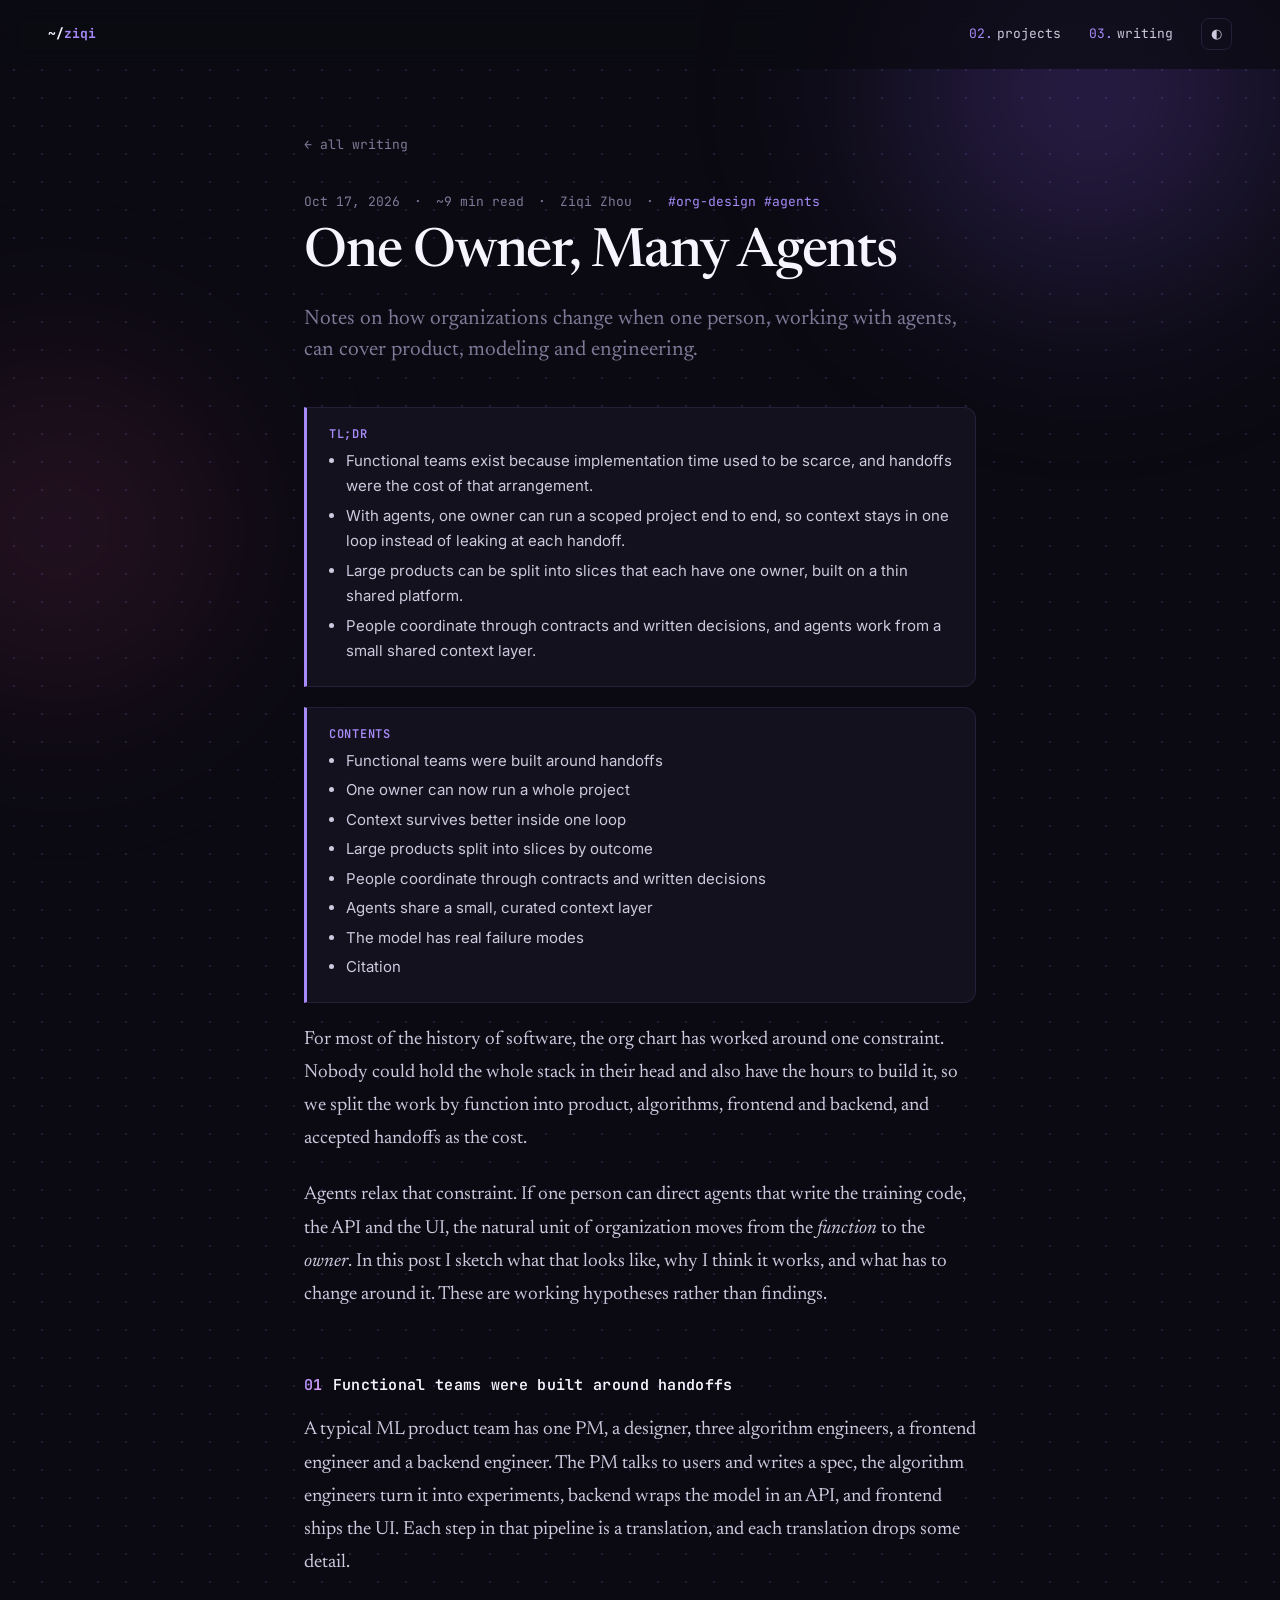
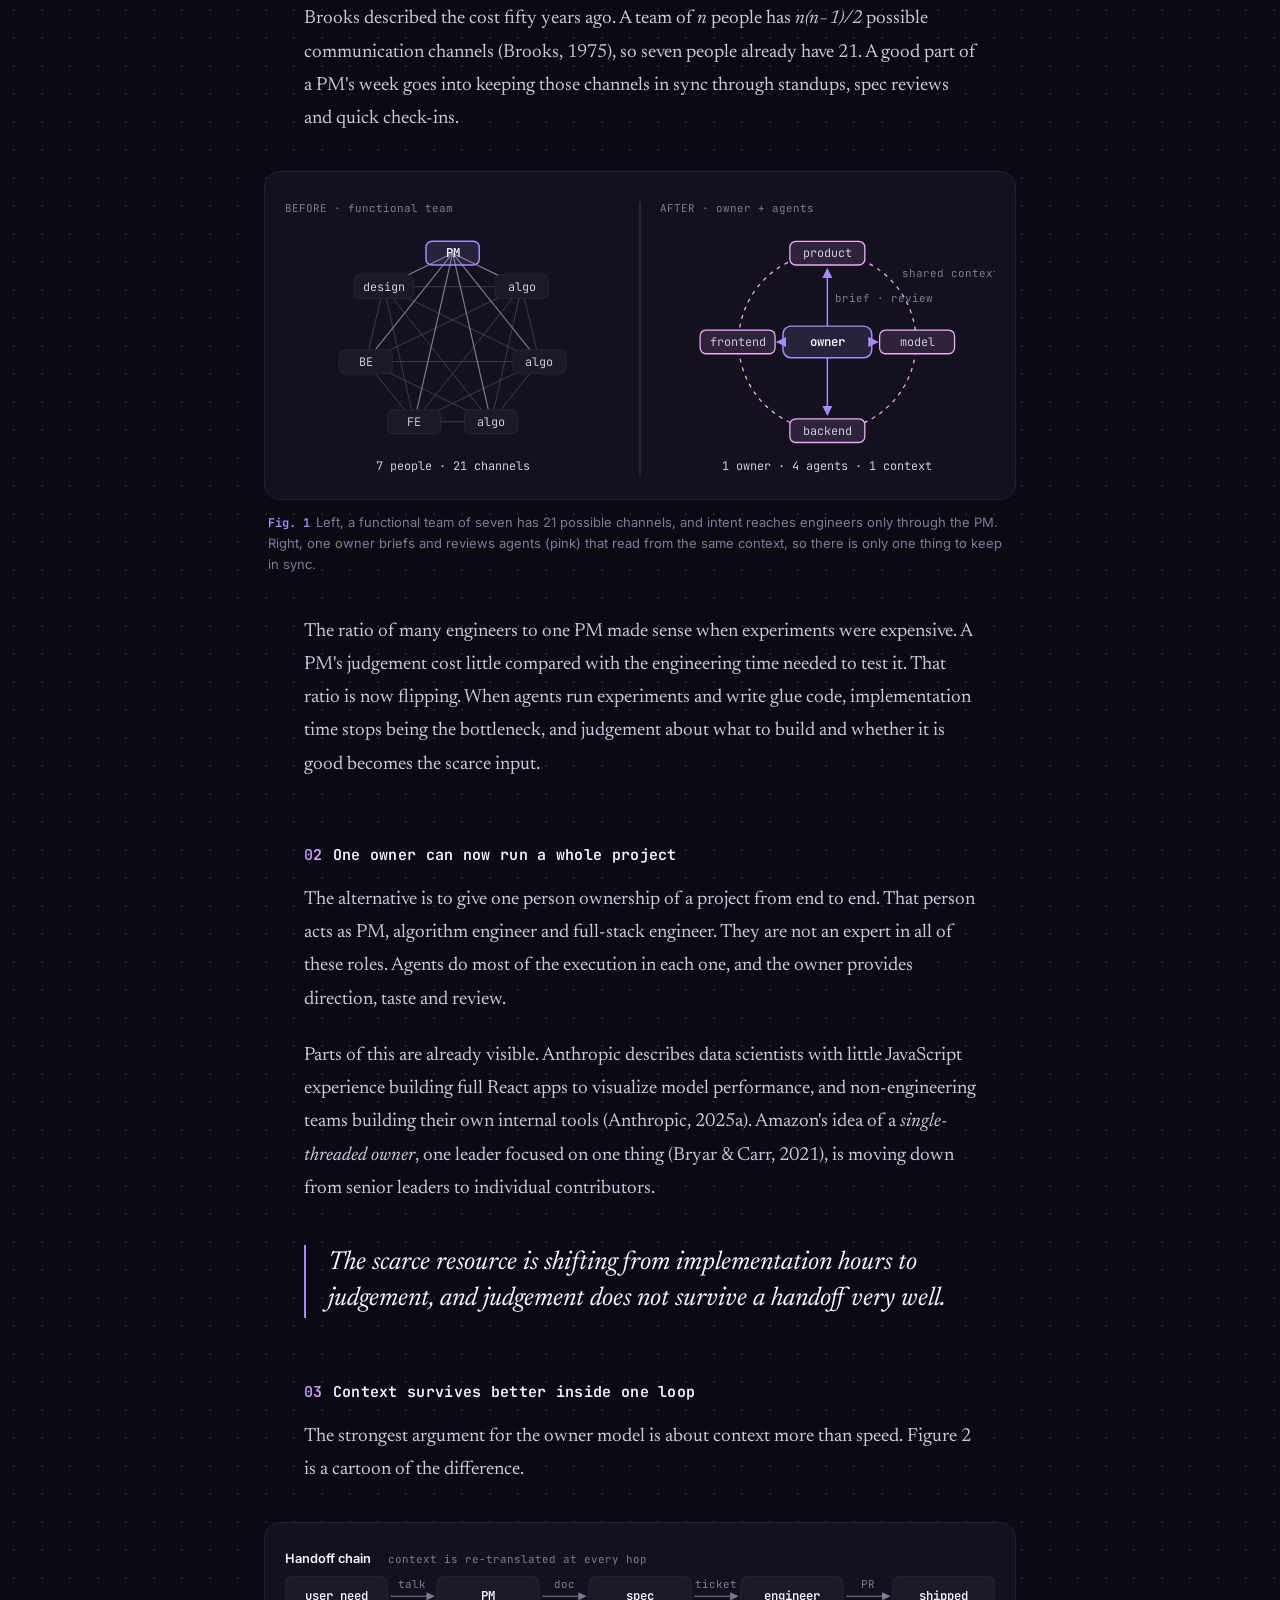
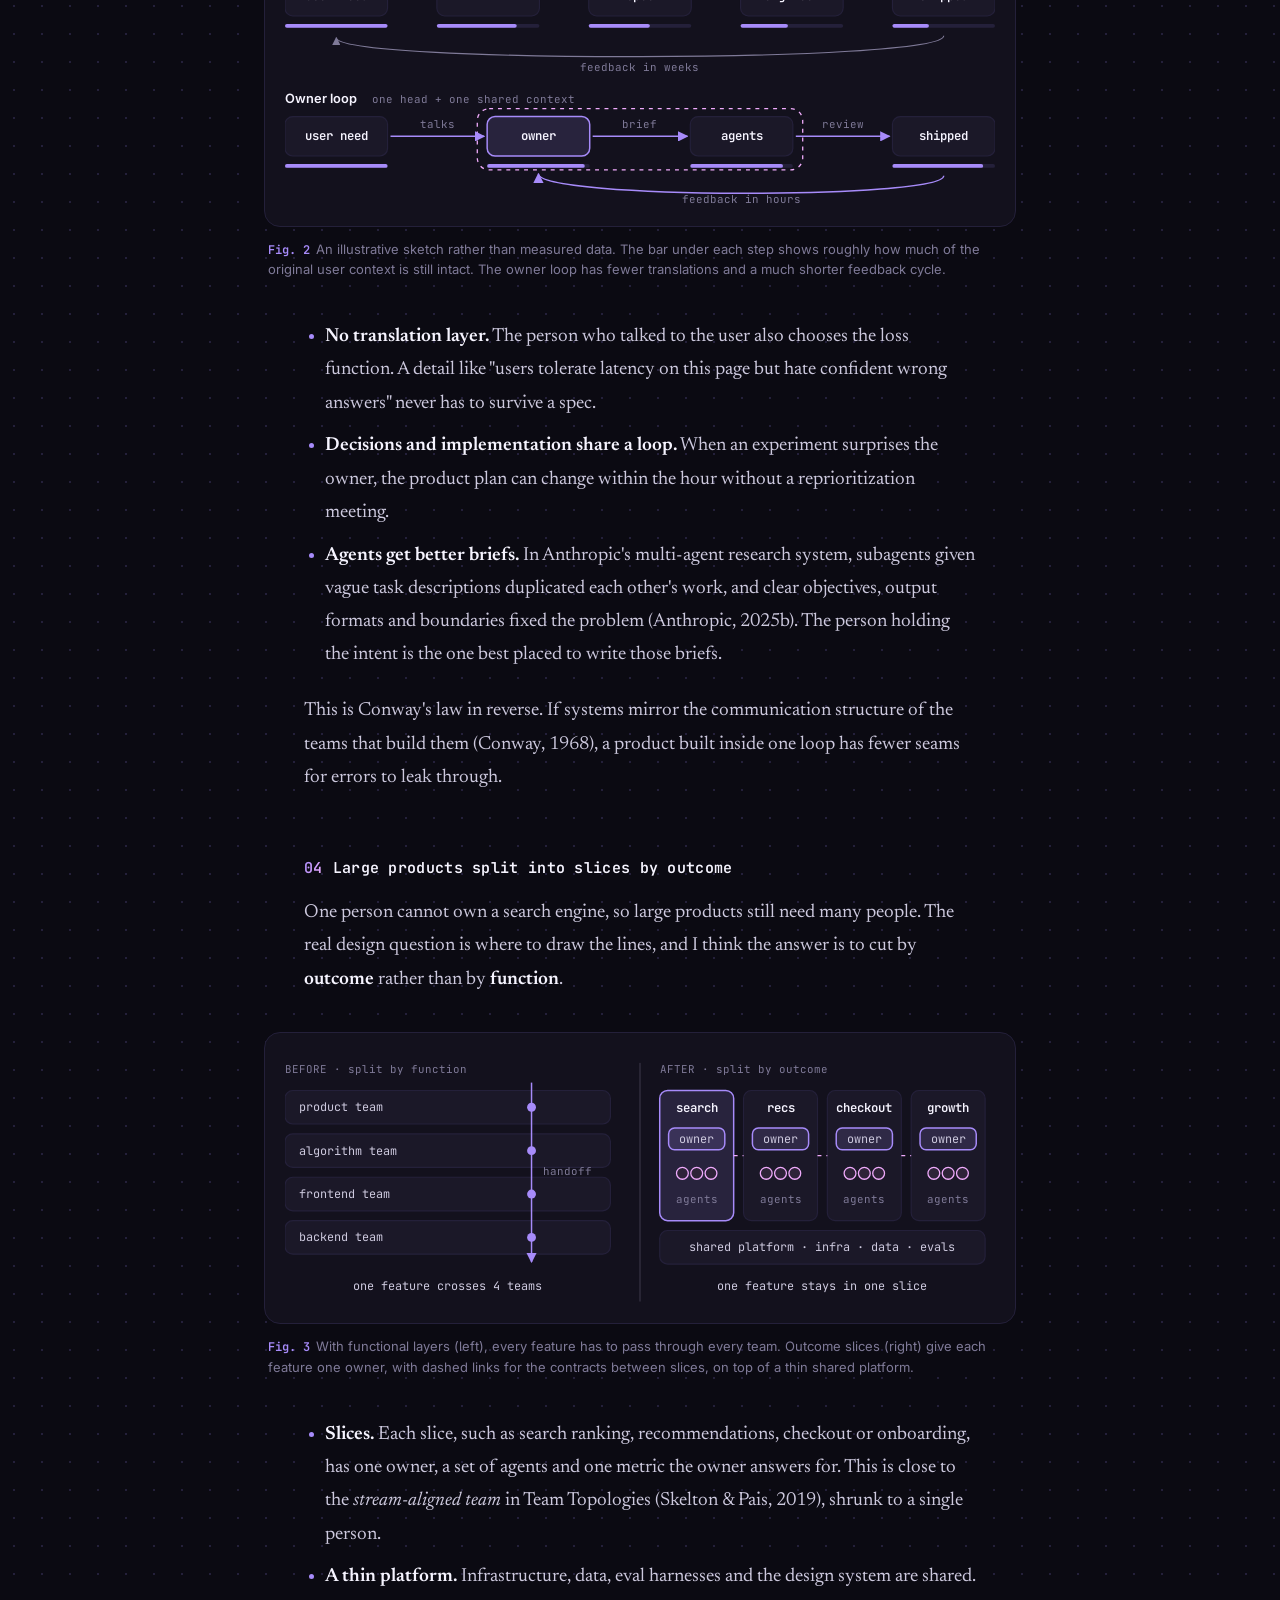
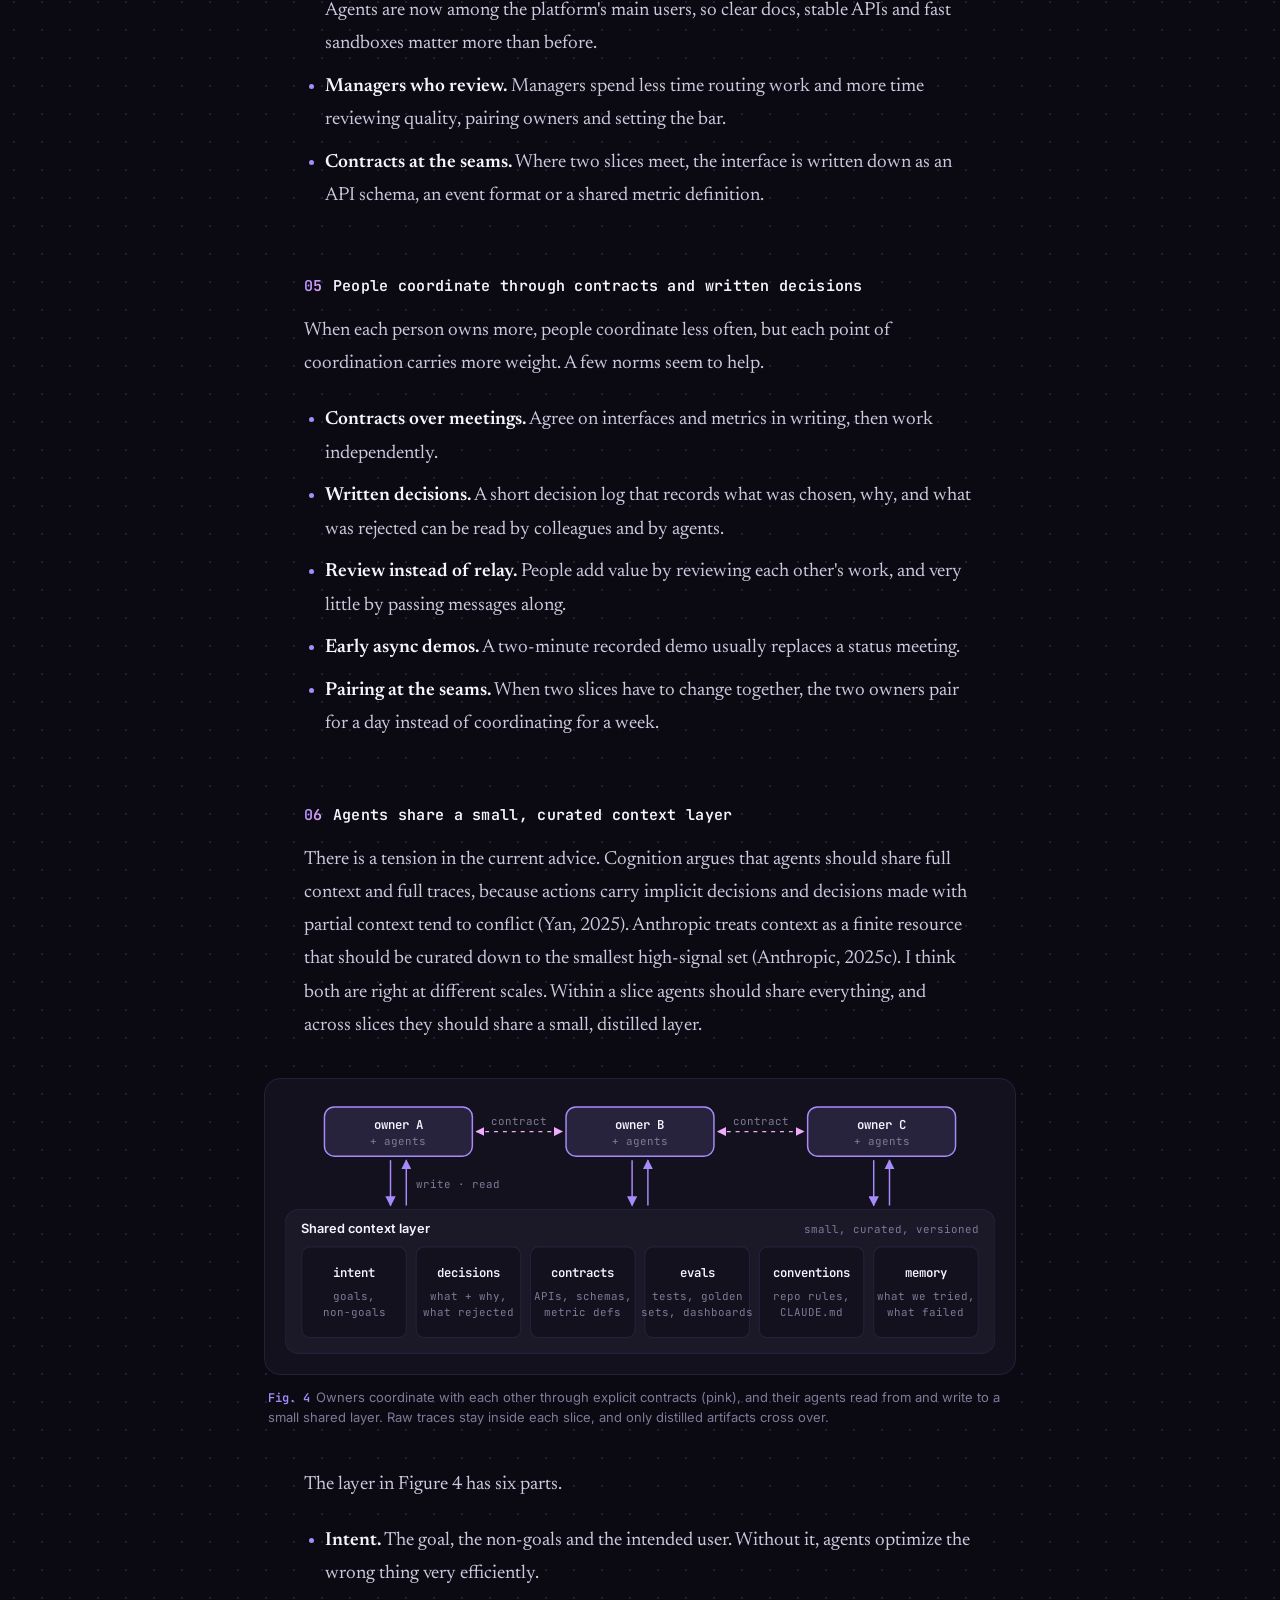
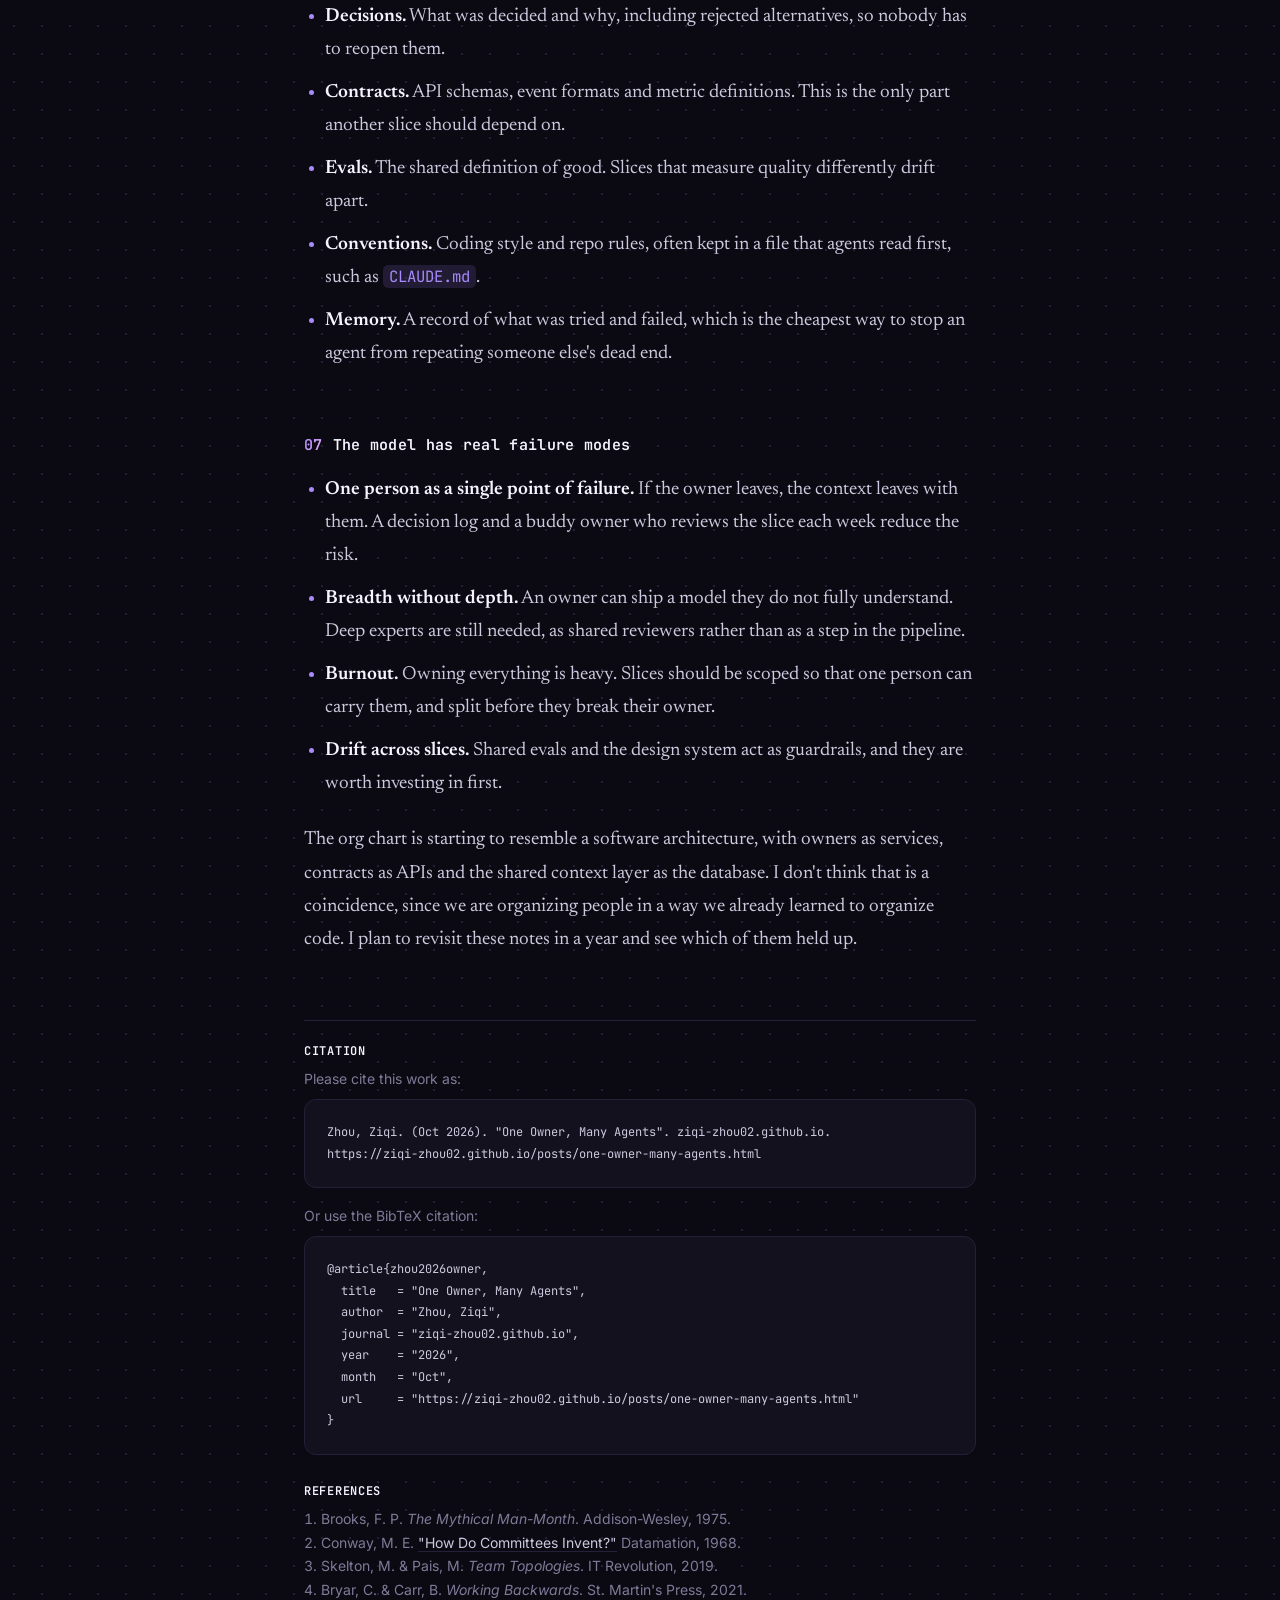
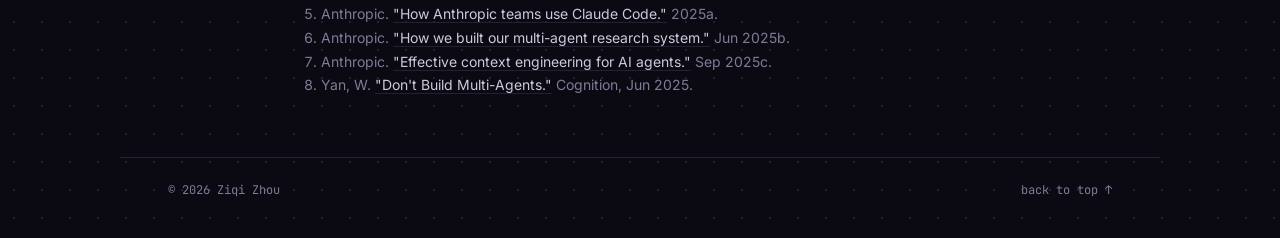
==== commit 575f30e6: "Rewrite both posts in a plainer style Declarative section titles instead of colon or question headin" ====
--- a/posts/one-owner-many-agents.html
+++ b/posts/one-owner-many-agents.html
@@ -39,39 +39,39 @@
       <span>Oct 17, 2026</span><span>·</span><span>~9 min read</span><span>·</span><span>Ziqi Zhou</span><span>·</span><span class="tag">#org-design #agents</span>
     </div>
     <h1>One Owner, Many Agents</h1>
-    <p class="dek">Notes on the future of organizations: what happens to the org chart when one person, working with agents, can cover product, modeling and engineering?</p>
+    <p class="dek">Notes on how organizations change when one person, working with agents, can cover product, modeling and engineering.</p>
 
     <div class="tldr">
       <b>TL;DR</b>
       <ul>
-        <li>Functional teams were built because implementation hours were scarce. Handoffs were the price we paid.</li>
-        <li>With agents, one owner can run a scoped project end to end. Context stays inside one loop instead of leaking at each handoff.</li>
-        <li>Large products get reorganized into owner-led slices that sit on a thin shared platform.</li>
-        <li>People coordinate through contracts and written decisions, not relays. Agents share a small, curated context layer.</li>
+        <li>Functional teams exist because implementation time used to be scarce, and handoffs were the cost of that arrangement.</li>
+        <li>With agents, one owner can run a scoped project end to end, so context stays in one loop instead of leaking at each handoff.</li>
+        <li>Large products can be split into slices that each have one owner, built on a thin shared platform.</li>
+        <li>People coordinate through contracts and written decisions, and agents work from a small shared context layer.</li>
       </ul>
     </div>
 
     <nav class="tldr" aria-label="Table of contents">
       <b>CONTENTS</b>
       <ul>
-        <li><a href="#old-shape">The old shape: built for handoffs</a></li>
-        <li><a href="#new-shape">The new shape: one owner, many agents</a></li>
-        <li><a href="#context">Why context flows better</a></li>
-        <li><a href="#reorg">Reorganizing a large product</a></li>
-        <li><a href="#humans">How people should work together</a></li>
-        <li><a href="#agents">What agents need to share</a></li>
-        <li><a href="#risks">What could go wrong</a></li>
+        <li><a href="#old-shape">Functional teams were built around handoffs</a></li>
+        <li><a href="#new-shape">One owner can now run a whole project</a></li>
+        <li><a href="#context">Context survives better inside one loop</a></li>
+        <li><a href="#reorg">Large products split into slices by outcome</a></li>
+        <li><a href="#humans">People coordinate through contracts and written decisions</a></li>
+        <li><a href="#agents">Agents share a small, curated context layer</a></li>
+        <li><a href="#risks">The model has real failure modes</a></li>
         <li><a href="#citation">Citation</a></li>
       </ul>
     </nav>
 
     <div class="prose">
-      <p>For most of the history of software, the org chart has been a workaround for one hard constraint. Nobody can hold the whole stack in their head and also have the hours to build it. So we split work by function (product, algorithms, frontend, backend) and paid for that split with handoffs.</p>
-      <p>Agents loosen that constraint. If one person can direct agents that write the training code, the API and the UI, the basic unit of organization shifts from the <em>function</em> to the <em>owner</em>. This post sketches what that looks like, why it works (mostly: context), and what has to change around it. Treat it as a set of working hypotheses, not a report.</p>
-
-      <h2 id="old-shape"><span class="n">01</span>The old shape: built for handoffs</h2>
-      <p>Picture a typical ML product team: one PM, a designer, three algorithm engineers, one frontend engineer and one backend engineer. The PM talks to users and writes a spec. The algorithm engineers turn the spec into experiments. Backend wraps the model in an API, and frontend ships the UI. Every arrow in that pipeline is a translation, and every translation loses something.</p>
-      <p>Brooks pointed out the cost fifty years ago: <em>n</em> people have <em>n(n−1)/2</em> potential communication channels (Brooks, 1975). Seven people already have 21. Much of a PM's week goes into keeping those channels in sync, through standups, spec reviews and "quick syncs."</p>
+      <p>For most of the history of software, the org chart has worked around one constraint. Nobody could hold the whole stack in their head and also have the hours to build it, so we split the work by function into product, algorithms, frontend and backend, and accepted handoffs as the cost.</p>
+      <p>Agents relax that constraint. If one person can direct agents that write the training code, the API and the UI, the natural unit of organization moves from the <em>function</em> to the <em>owner</em>. In this post I sketch what that looks like, why I think it works, and what has to change around it. These are working hypotheses rather than findings.</p>
+
+      <h2 id="old-shape"><span class="n">01</span>Functional teams were built around handoffs</h2>
+      <p>A typical ML product team has one PM, a designer, three algorithm engineers, a frontend engineer and a backend engineer. The PM talks to users and writes a spec, the algorithm engineers turn it into experiments, backend wraps the model in an API, and frontend ships the UI. Each step in that pipeline is a translation, and each translation drops some detail.</p>
+      <p>Brooks described the cost fifty years ago. A team of <em>n</em> people has <em>n(n−1)/2</em> possible communication channels (Brooks, 1975), so seven people already have 21. A good part of a PM's week goes into keeping those channels in sync through standups, spec reviews and quick check-ins.</p>
     </div>
 
     <figure class="fig">
@@ -122,22 +122,22 @@
           <text x="550" y="280" text-anchor="middle" class="d-text">1 owner · 4 agents · 1 context</text>
         </svg>
       </div>
-      <figcaption><b>Fig. 1</b>Left: a functional team of seven has 21 possible channels, and intent reaches engineers only through the PM. Right: one owner briefs and reviews agents (pink) that all read from the same context, so there's only one thing to keep in sync.</figcaption>
+      <figcaption><b>Fig. 1</b>Left, a functional team of seven has 21 possible channels, and intent reaches engineers only through the PM. Right, one owner briefs and reviews agents (pink) that read from the same context, so there is only one thing to keep in sync.</figcaption>
     </figure>
 
     <div class="prose">
-      <p>The ratio of many algorithm engineers to one PM made sense when experiments were expensive: a PM's judgement was cheap compared with the engineering hours needed to test it. That ratio is flipping. When agents run the experiments and write the glue code, implementation hours stop being the bottleneck. The bottleneck becomes judgement: what to build, and whether it's good.</p>
-
-      <h2 id="new-shape"><span class="n">02</span>The new shape: one owner, many agents</h2>
-      <p>The alternative that's emerging: one person owns a project end to end. The owner acts as PM, algorithm engineer and full-stack engineer. That isn't because they're an expert at everything. Agents do most of the execution in each role, and the owner supplies direction, taste and review.</p>
-      <p>This is already partly visible. Anthropic describes data scientists with little JavaScript experience building full React apps to visualize model performance, and non-engineering teams building their own tools (Anthropic, 2025a). Amazon's <em>single-threaded owner</em>, one leader focused on one thing (Bryar &amp; Carr, 2021), is being pushed down from the leadership level to the individual contributor.</p>
-    </div>
-
-    <blockquote class="pull">The scarce resource is no longer implementation hours. It's judgement, and judgement doesn't survive a handoff well.</blockquote>
-
-    <div class="prose">
-      <h2 id="context"><span class="n">03</span>Why context flows better</h2>
-      <p>The main argument for the owner model isn't speed. It's <strong>context fidelity</strong>. Figure 2 is a cartoon of the difference.</p>
+      <p>The ratio of many engineers to one PM made sense when experiments were expensive. A PM's judgement cost little compared with the engineering time needed to test it. That ratio is now flipping. When agents run experiments and write glue code, implementation time stops being the bottleneck, and judgement about what to build and whether it is good becomes the scarce input.</p>
+
+      <h2 id="new-shape"><span class="n">02</span>One owner can now run a whole project</h2>
+      <p>The alternative is to give one person ownership of a project from end to end. That person acts as PM, algorithm engineer and full-stack engineer. They are not an expert in all of these roles. Agents do most of the execution in each one, and the owner provides direction, taste and review.</p>
+      <p>Parts of this are already visible. Anthropic describes data scientists with little JavaScript experience building full React apps to visualize model performance, and non-engineering teams building their own internal tools (Anthropic, 2025a). Amazon's idea of a <em>single-threaded owner</em>, one leader focused on one thing (Bryar &amp; Carr, 2021), is moving down from senior leaders to individual contributors.</p>
+    </div>
+
+    <blockquote class="pull">The scarce resource is shifting from implementation hours to judgement, and judgement does not survive a handoff very well.</blockquote>
+
+    <div class="prose">
+      <h2 id="context"><span class="n">03</span>Context survives better inside one loop</h2>
+      <p>The strongest argument for the owner model is about context more than speed. Figure 2 is a cartoon of the difference.</p>
     </div>
 
     <figure class="fig">
@@ -164,7 +164,7 @@
           <line x1="415" y1="52" x2="459" y2="52" class="d-line" marker-end="url(#f2a)"/><text x="437" y="44" text-anchor="middle" class="d-muted">ticket</text>
           <line x1="569" y1="52" x2="613" y2="52" class="d-line" marker-end="url(#f2a)"/><text x="591" y="44" text-anchor="middle" class="d-muted">PR</text>
           <path d="M668 92 C668 120 52 120 52 94" class="d-line" marker-end="url(#f2a)"/>
-          <text x="360" y="128" text-anchor="middle" class="d-muted">feedback: weeks</text>
+          <text x="360" y="128" text-anchor="middle" class="d-muted">feedback in weeks</text>
 
           <text x="0" y="160" class="d-head">Owner loop</text>
           <text x="88" y="160" class="d-muted">one head + one shared context</text>
@@ -181,22 +181,22 @@
           <line x1="312" y1="194" x2="408" y2="194" class="d-accent-line" marker-end="url(#f2h)"/><text x="360" y="186" text-anchor="middle" class="d-muted">brief</text>
           <line x1="518" y1="194" x2="613" y2="194" class="d-accent-line" marker-end="url(#f2h)"/><text x="565.5" y="186" text-anchor="middle" class="d-muted">review</text>
           <path d="M668 234 C668 258 257 258 257 232" class="d-accent-line" marker-end="url(#f2h)"/>
-          <text x="463" y="262" text-anchor="middle" class="d-muted">feedback: hours</text>
+          <text x="463" y="262" text-anchor="middle" class="d-muted">feedback in hours</text>
         </svg>
       </div>
-      <figcaption><b>Fig. 2</b>An illustrative sketch, not measured data. The bar under each step shows roughly how much of the original user context is still intact there. The owner loop has fewer translations and a much shorter feedback cycle.</figcaption>
+      <figcaption><b>Fig. 2</b>An illustrative sketch rather than measured data. The bar under each step shows roughly how much of the original user context is still intact. The owner loop has fewer translations and a much shorter feedback cycle.</figcaption>
     </figure>
 
     <div class="prose">
       <ul>
-        <li><strong>No translation layer.</strong> The person who heard the user is the person who picks the loss function. A nuance like "users tolerate latency here, but hate confident wrong answers" doesn't have to survive a spec.</li>
-        <li><strong>Decisions and implementation share a loop.</strong> When an experiment surprises you, the product plan can change within the hour, with no re-prioritization meeting.</li>
-        <li><strong>Agents get better briefs.</strong> Anthropic found that subagents given vague task descriptions duplicated each other's work. The fix was a clear objective, an output format and explicit boundaries (Anthropic, 2025b). The person best placed to write that brief is the one holding the intent.</li>
-      </ul>
-      <p>You can read this as Conway's law run in reverse. If systems mirror the communication structure of the teams that build them (Conway, 1968), a product built inside one loop has fewer seams for errors to leak through.</p>
-
-      <h2 id="reorg"><span class="n">04</span>Reorganizing a large product</h2>
-      <p>One person can't own a search engine. Large products still need many people, so the real question is where to cut. My answer: cut by <strong>outcome</strong>, not by <strong>function</strong>.</p>
+        <li><strong>No translation layer.</strong> The person who talked to the user also chooses the loss function. A detail like "users tolerate latency on this page but hate confident wrong answers" never has to survive a spec.</li>
+        <li><strong>Decisions and implementation share a loop.</strong> When an experiment surprises the owner, the product plan can change within the hour without a reprioritization meeting.</li>
+        <li><strong>Agents get better briefs.</strong> In Anthropic's multi-agent research system, subagents given vague task descriptions duplicated each other's work, and clear objectives, output formats and boundaries fixed the problem (Anthropic, 2025b). The person holding the intent is the one best placed to write those briefs.</li>
+      </ul>
+      <p>This is Conway's law in reverse. If systems mirror the communication structure of the teams that build them (Conway, 1968), a product built inside one loop has fewer seams for errors to leak through.</p>
+
+      <h2 id="reorg"><span class="n">04</span>Large products split into slices by outcome</h2>
+      <p>One person cannot own a search engine, so large products still need many people. The real design question is where to draw the lines, and I think the answer is to cut by <strong>outcome</strong> rather than by <strong>function</strong>.</p>
     </div>
 
     <figure class="fig">
@@ -249,33 +249,33 @@
             <line x1="455" y1="102" x2="465" y2="102"/><line x1="540" y1="102" x2="550" y2="102"/><line x1="625" y1="102" x2="635" y2="102"/>
           </g>
           <rect x="380" y="178" width="330" height="34" rx="8" class="d-box"/>
-          <text x="545" y="199" text-anchor="middle" class="d-text">platform: infra · data · evals · design</text>
+          <text x="545" y="199" text-anchor="middle" class="d-text">shared platform · infra · data · evals</text>
           <text x="545" y="238" text-anchor="middle" class="d-text">one feature stays in one slice</text>
         </svg>
       </div>
-      <figcaption><b>Fig. 3</b>Left: with functional layers, every feature has to pass through every team. Right: outcome slices give each feature one owner (dashed links mark the contracts between slices), all sitting on a thin shared platform.</figcaption>
+      <figcaption><b>Fig. 3</b>With functional layers (left), every feature has to pass through every team. Outcome slices (right) give each feature one owner, with dashed links for the contracts between slices, on top of a thin shared platform.</figcaption>
     </figure>
 
     <div class="prose">
       <ul>
-        <li><strong>Slices.</strong> Each slice (search ranking, recommendations, checkout, onboarding) gets one owner, a fleet of agents, and one metric the owner is accountable for. This is close to the <em>stream-aligned team</em> in Team Topologies (Skelton &amp; Pais, 2019), shrunk down to one person.</li>
-        <li><strong>A thin platform.</strong> Shared infrastructure, data, eval harnesses and the design system. The platform's customers now include agents, which means good docs, stable APIs and fast sandboxes matter more than ever.</li>
-        <li><strong>Fewer managers who route work, more who review it.</strong> Managers spend less time routing work and more time reviewing quality, pairing owners and setting the bar.</li>
-        <li><strong>Seams are contracts.</strong> Wherever two slices meet, the interface is explicit: an API schema, an event format, a shared metric definition.</li>
-      </ul>
-
-      <h2 id="humans"><span class="n">05</span>How people should work together</h2>
-      <p>When each person owns more, people coordinate less often, but each coordination point matters more. A few norms seem to help:</p>
+        <li><strong>Slices.</strong> Each slice, such as search ranking, recommendations, checkout or onboarding, has one owner, a set of agents and one metric the owner answers for. This is close to the <em>stream-aligned team</em> in Team Topologies (Skelton &amp; Pais, 2019), shrunk to a single person.</li>
+        <li><strong>A thin platform.</strong> Infrastructure, data, eval harnesses and the design system are shared. Agents are now among the platform's main users, so clear docs, stable APIs and fast sandboxes matter more than before.</li>
+        <li><strong>Managers who review.</strong> Managers spend less time routing work and more time reviewing quality, pairing owners and setting the bar.</li>
+        <li><strong>Contracts at the seams.</strong> Where two slices meet, the interface is written down as an API schema, an event format or a shared metric definition.</li>
+      </ul>
+
+      <h2 id="humans"><span class="n">05</span>People coordinate through contracts and written decisions</h2>
+      <p>When each person owns more, people coordinate less often, but each point of coordination carries more weight. A few norms seem to help.</p>
       <ul>
         <li><strong>Contracts over meetings.</strong> Agree on interfaces and metrics in writing, then work independently.</li>
-        <li><strong>Write decisions down.</strong> A short decision log (what we chose, why, and what we rejected) can be read by colleagues <em>and</em> by agents.</li>
-        <li><strong>Review, don't relay.</strong> People add value by reviewing each other's work, not by carrying messages between other people.</li>
-        <li><strong>Demo early, async.</strong> A two-minute recorded demo beats a status meeting.</li>
-        <li><strong>Pair at the seams.</strong> When two slices have to change together, the two owners pair for a day instead of coordinating for a week.</li>
-      </ul>
-
-      <h2 id="agents"><span class="n">06</span>What agents need to share</h2>
-      <p>There's a tension here. Cognition argues that agents should share full context and full traces, because "actions carry implicit decisions," and decisions made with partial context tend to conflict (Yan, 2025). Anthropic, meanwhile, treats context as a finite resource to be curated down to the smallest high-signal set (Anthropic, 2025c). One way to reconcile the two: <strong>within a slice, share everything; across slices, share a small, distilled layer.</strong></p>
+        <li><strong>Written decisions.</strong> A short decision log that records what was chosen, why, and what was rejected can be read by colleagues and by agents.</li>
+        <li><strong>Review instead of relay.</strong> People add value by reviewing each other's work, and very little by passing messages along.</li>
+        <li><strong>Early async demos.</strong> A two-minute recorded demo usually replaces a status meeting.</li>
+        <li><strong>Pairing at the seams.</strong> When two slices have to change together, the two owners pair for a day instead of coordinating for a week.</li>
+      </ul>
+
+      <h2 id="agents"><span class="n">06</span>Agents share a small, curated context layer</h2>
+      <p>There is a tension in the current advice. Cognition argues that agents should share full context and full traces, because actions carry implicit decisions and decisions made with partial context tend to conflict (Yan, 2025). Anthropic treats context as a finite resource that should be curated down to the smallest high-signal set (Anthropic, 2025c). I think both are right at different scales. Within a slice agents should share everything, and across slices they should share a small, distilled layer.</p>
     </div>
 
     <figure class="fig">
@@ -325,28 +325,28 @@
           <text x="650" y="202" text-anchor="middle" class="d-muted">what we tried,</text><text x="650" y="218" text-anchor="middle" class="d-muted">what failed</text>
         </svg>
       </div>
-      <figcaption><b>Fig. 4</b>Owners coordinate with each other through explicit contracts (pink). Their agents read from and write to a small shared layer. Raw traces stay inside each slice; only distilled artifacts cross over.</figcaption>
+      <figcaption><b>Fig. 4</b>Owners coordinate with each other through explicit contracts (pink), and their agents read from and write to a small shared layer. Raw traces stay inside each slice, and only distilled artifacts cross over.</figcaption>
     </figure>
 
     <div class="prose">
-      <p>In practice, the six slots break down like this:</p>
-      <ul>
-        <li><strong>Intent:</strong> the goal, the non-goals, and who the user is. Without it, agents optimize the wrong thing very efficiently.</li>
-        <li><strong>Decisions:</strong> what was decided and why, including the alternatives that were rejected, so nobody has to reopen them.</li>
-        <li><strong>Contracts:</strong> API schemas, event formats, metric definitions. This is the only part another slice is allowed to depend on.</li>
-        <li><strong>Evals:</strong> the shared definition of "good." If two slices measure quality differently, they will drift apart.</li>
-        <li><strong>Conventions:</strong> coding style and repo rules, often written in a file agents read first (e.g. <code>CLAUDE.md</code>).</li>
-        <li><strong>Memory:</strong> what was tried and didn't work. It's the cheapest way to stop an agent from repeating someone else's dead end.</li>
-      </ul>
-
-      <h2 id="risks"><span class="n">07</span>What could go wrong</h2>
-      <ul>
-        <li><strong>A bus factor of one.</strong> If the owner disappears, the context goes with them. Mitigations: the decision log, and a buddy owner who reviews the slice every week.</li>
-        <li><strong>Breadth without depth.</strong> An owner can ship a model they don't really understand. Keep deep experts as a shared review resource, not as a stage in the pipeline.</li>
-        <li><strong>Burnout.</strong> Owning everything is heavy. Scope slices so one person can actually carry them, and split a slice before it breaks its owner.</li>
-        <li><strong>Drift across slices.</strong> Shared evals and the design system are the guardrails. Invest in them first.</li>
-      </ul>
-      <p>The org chart is starting to look like a software architecture. Owners are services, contracts are APIs, and the shared context layer is the database. That may not be a coincidence: we're finally organizing people the way we learned to organize code. I'd like to revisit these notes in a year and see which of them held up.</p>
+      <p>The layer in Figure 4 has six parts.</p>
+      <ul>
+        <li><strong>Intent.</strong> The goal, the non-goals and the intended user. Without it, agents optimize the wrong thing very efficiently.</li>
+        <li><strong>Decisions.</strong> What was decided and why, including rejected alternatives, so nobody has to reopen them.</li>
+        <li><strong>Contracts.</strong> API schemas, event formats and metric definitions. This is the only part another slice should depend on.</li>
+        <li><strong>Evals.</strong> The shared definition of good. Slices that measure quality differently drift apart.</li>
+        <li><strong>Conventions.</strong> Coding style and repo rules, often kept in a file that agents read first, such as <code>CLAUDE.md</code>.</li>
+        <li><strong>Memory.</strong> A record of what was tried and failed, which is the cheapest way to stop an agent from repeating someone else's dead end.</li>
+      </ul>
+
+      <h2 id="risks"><span class="n">07</span>The model has real failure modes</h2>
+      <ul>
+        <li><strong>One person as a single point of failure.</strong> If the owner leaves, the context leaves with them. A decision log and a buddy owner who reviews the slice each week reduce the risk.</li>
+        <li><strong>Breadth without depth.</strong> An owner can ship a model they do not fully understand. Deep experts are still needed, as shared reviewers rather than as a step in the pipeline.</li>
+        <li><strong>Burnout.</strong> Owning everything is heavy. Slices should be scoped so that one person can carry them, and split before they break their owner.</li>
+        <li><strong>Drift across slices.</strong> Shared evals and the design system act as guardrails, and they are worth investing in first.</li>
+      </ul>
+      <p>The org chart is starting to resemble a software architecture, with owners as services, contracts as APIs and the shared context layer as the database. I don't think that is a coincidence, since we are organizing people in a way we already learned to organize code. I plan to revisit these notes in a year and see which of them held up.</p>
     </div>
 
     <section class="sources" id="citation">
--- a/assets/style.css
+++ b/assets/style.css
@@ -12,6 +12,8 @@
   --accent-dim: rgba(167, 139, 250, 0.14);
   --grad: linear-gradient(120deg, var(--accent) 0%, var(--accent-2) 100%);
   --on-accent: #120d22;
+  --chart-1: #9478f0;         /* validated pair (dark surface) */
+  --chart-2: #1fa896;
   --glow-a: rgba(139, 92, 246, 0.30);
   --glow-b: rgba(236, 72, 153, 0.16);
   --mono: "JetBrains Mono", ui-monospace, SFMono-Regular, Menlo, monospace;
@@ -32,6 +34,8 @@
   --accent-2: #c026d3;
   --accent-dim: rgba(124, 58, 237, 0.09);
   --on-accent: #ffffff;
+  --chart-1: #7c3aed;
+  --chart-2: #0f9f8f;
   --glow-a: rgba(167, 139, 250, 0.28);
   --glow-b: rgba(240, 171, 252, 0.22);
 }
@@ -390,6 +394,21 @@
 .d-arrow { fill: var(--muted); }
 .d-arrow-hot { fill: var(--accent); }
 .d-arrow-pink { fill: var(--accent-2); }
+.c1-line { stroke: var(--chart-1); stroke-width: 2; fill: none; }
+.c2-line { stroke: var(--chart-2); stroke-width: 2; fill: none; }
+.c1-fill { fill: var(--chart-1); }
+.c2-fill { fill: var(--chart-2); }
+.c-neutral { fill: color-mix(in srgb, var(--muted) 45%, var(--bg-2)); }
+.c1-ghost { fill: color-mix(in srgb, var(--chart-1) 12%, transparent); stroke: var(--chart-1); stroke-width: 1.5; stroke-dasharray: 4 3; }
+.d-rule { stroke: var(--fg-strong); stroke-width: 1.5; stroke-dasharray: 5 4; fill: none; }
+.d-axis { stroke: var(--line); stroke-width: 1; }
+.d-num { fill: var(--fg-strong); font: 600 11.5px var(--mono); }
+.fig svg rect[data-tip]:hover, .fig svg g[data-tip]:hover rect { opacity: .85; }
+.fig .table-toggle { font: 12px var(--mono); color: var(--muted); margin: 10px 4px 0; cursor: pointer; width: fit-content; }
+.fig .table-toggle:hover { color: var(--accent); }
+.fig table { width: 100%; border-collapse: collapse; font: 12.5px var(--mono); margin-top: 10px; }
+.fig th, .fig td { text-align: left; padding: 6px 8px; border-bottom: 1px solid var(--line); color: var(--fg); }
+.fig th { color: var(--muted); font-weight: 500; }
 
 .sources { margin-top: 64px; padding-top: 22px; border-top: 1px solid var(--line); font: 14px/1.7 var(--sans); color: var(--muted); }
 .sources h3 { font: 600 12px var(--mono); color: var(--fg-strong); letter-spacing: .06em; margin: 0 0 8px; }
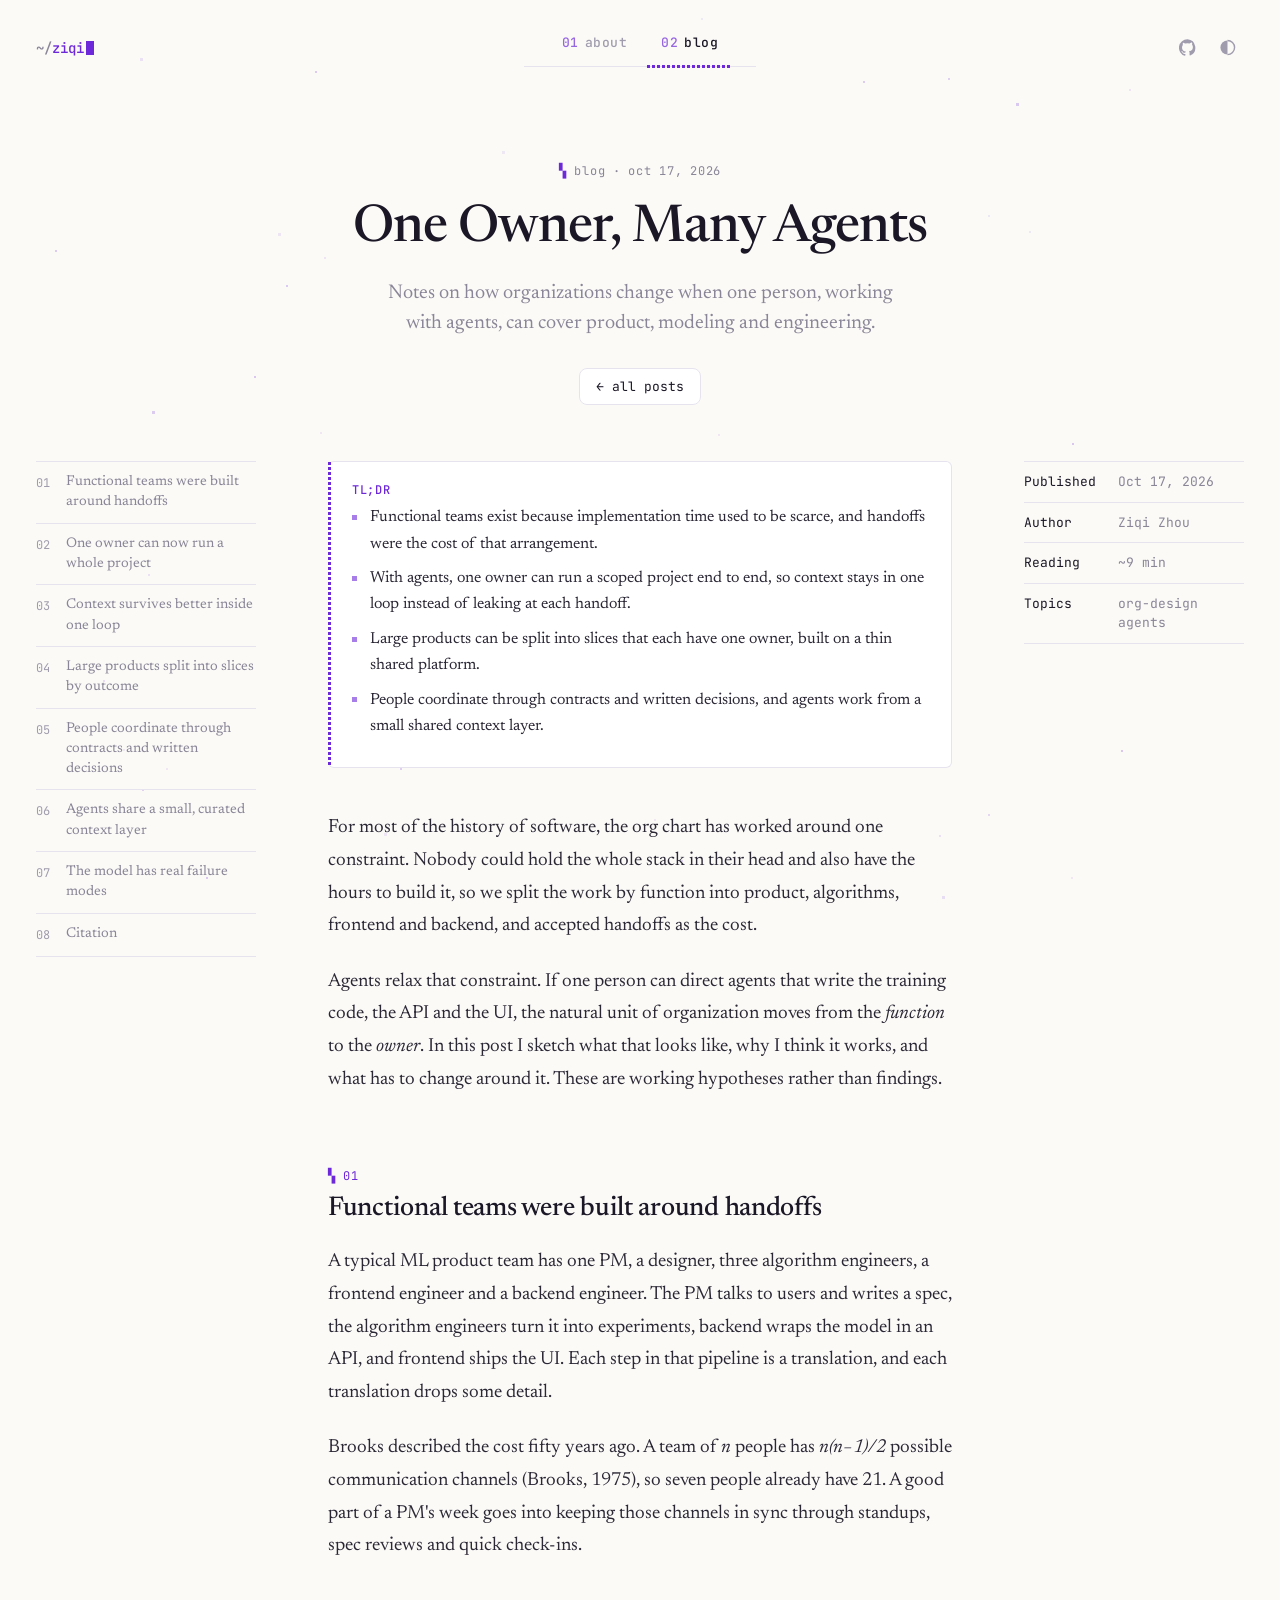
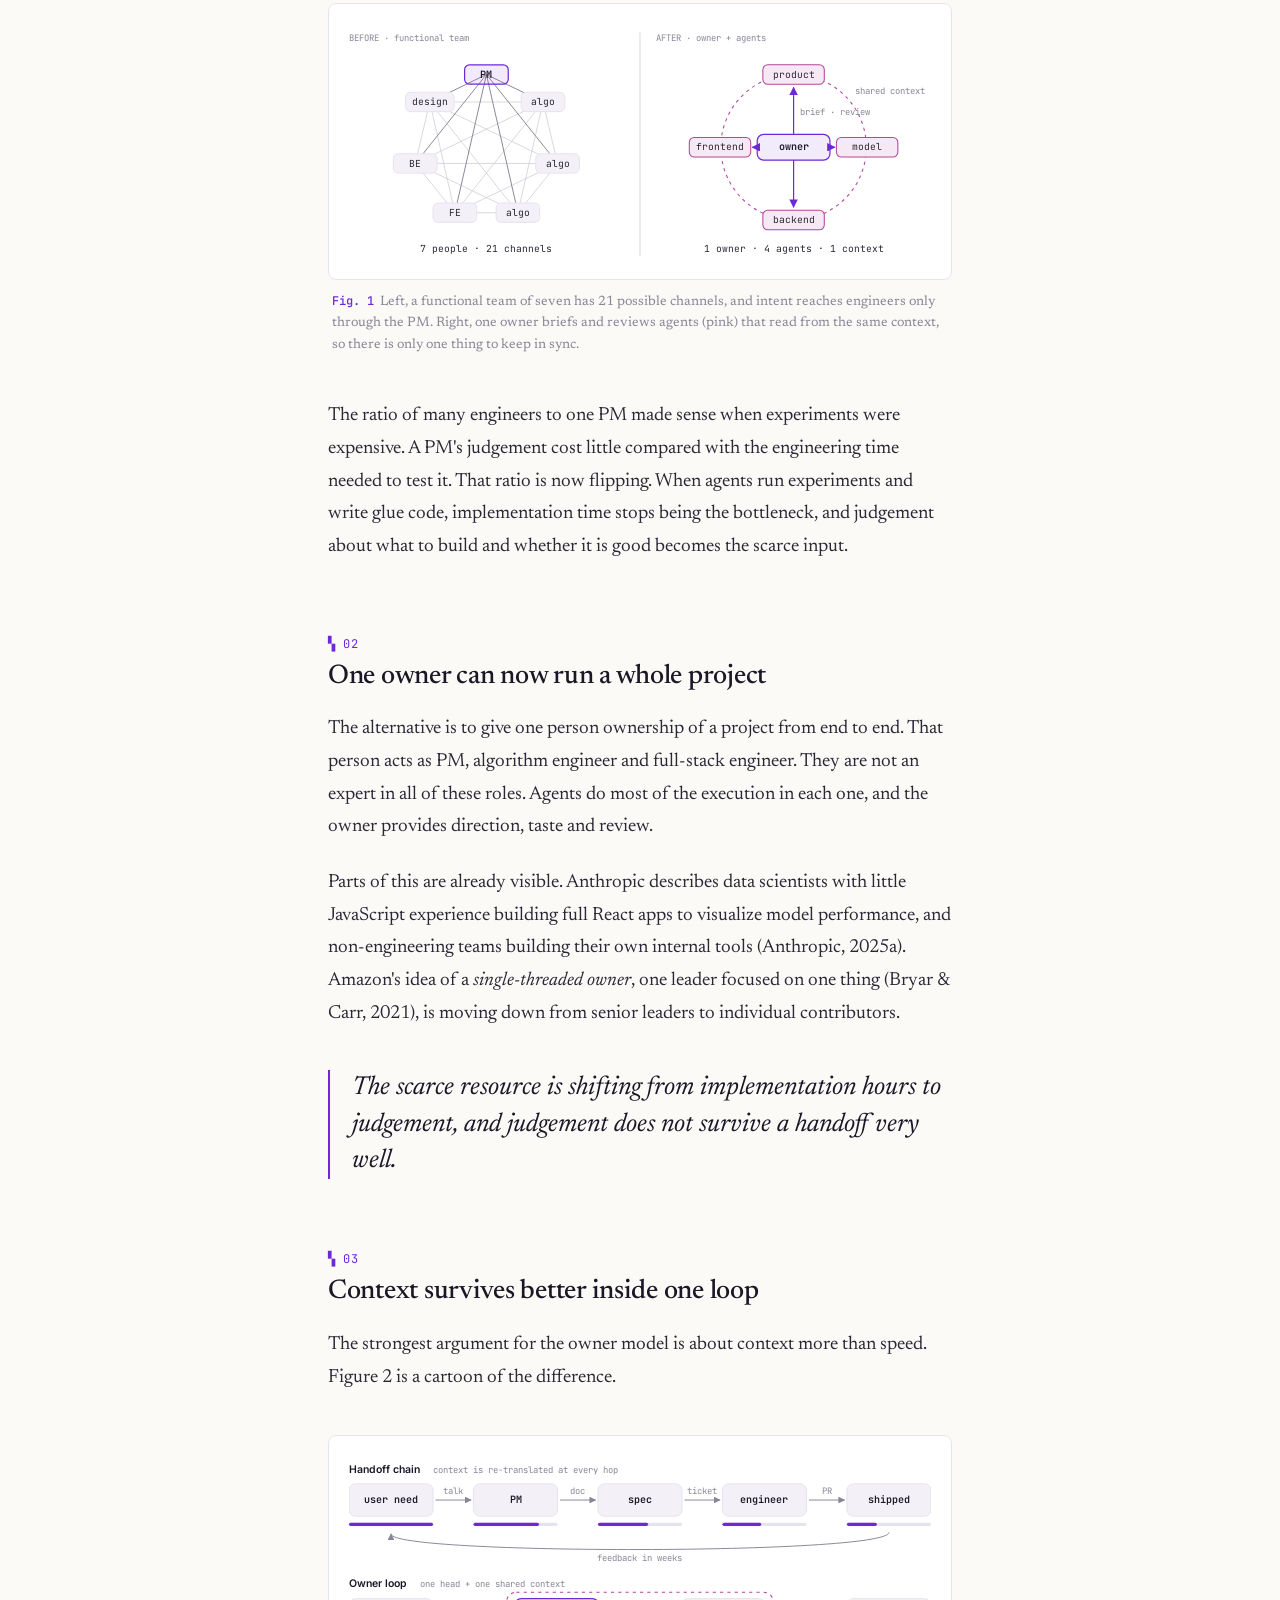
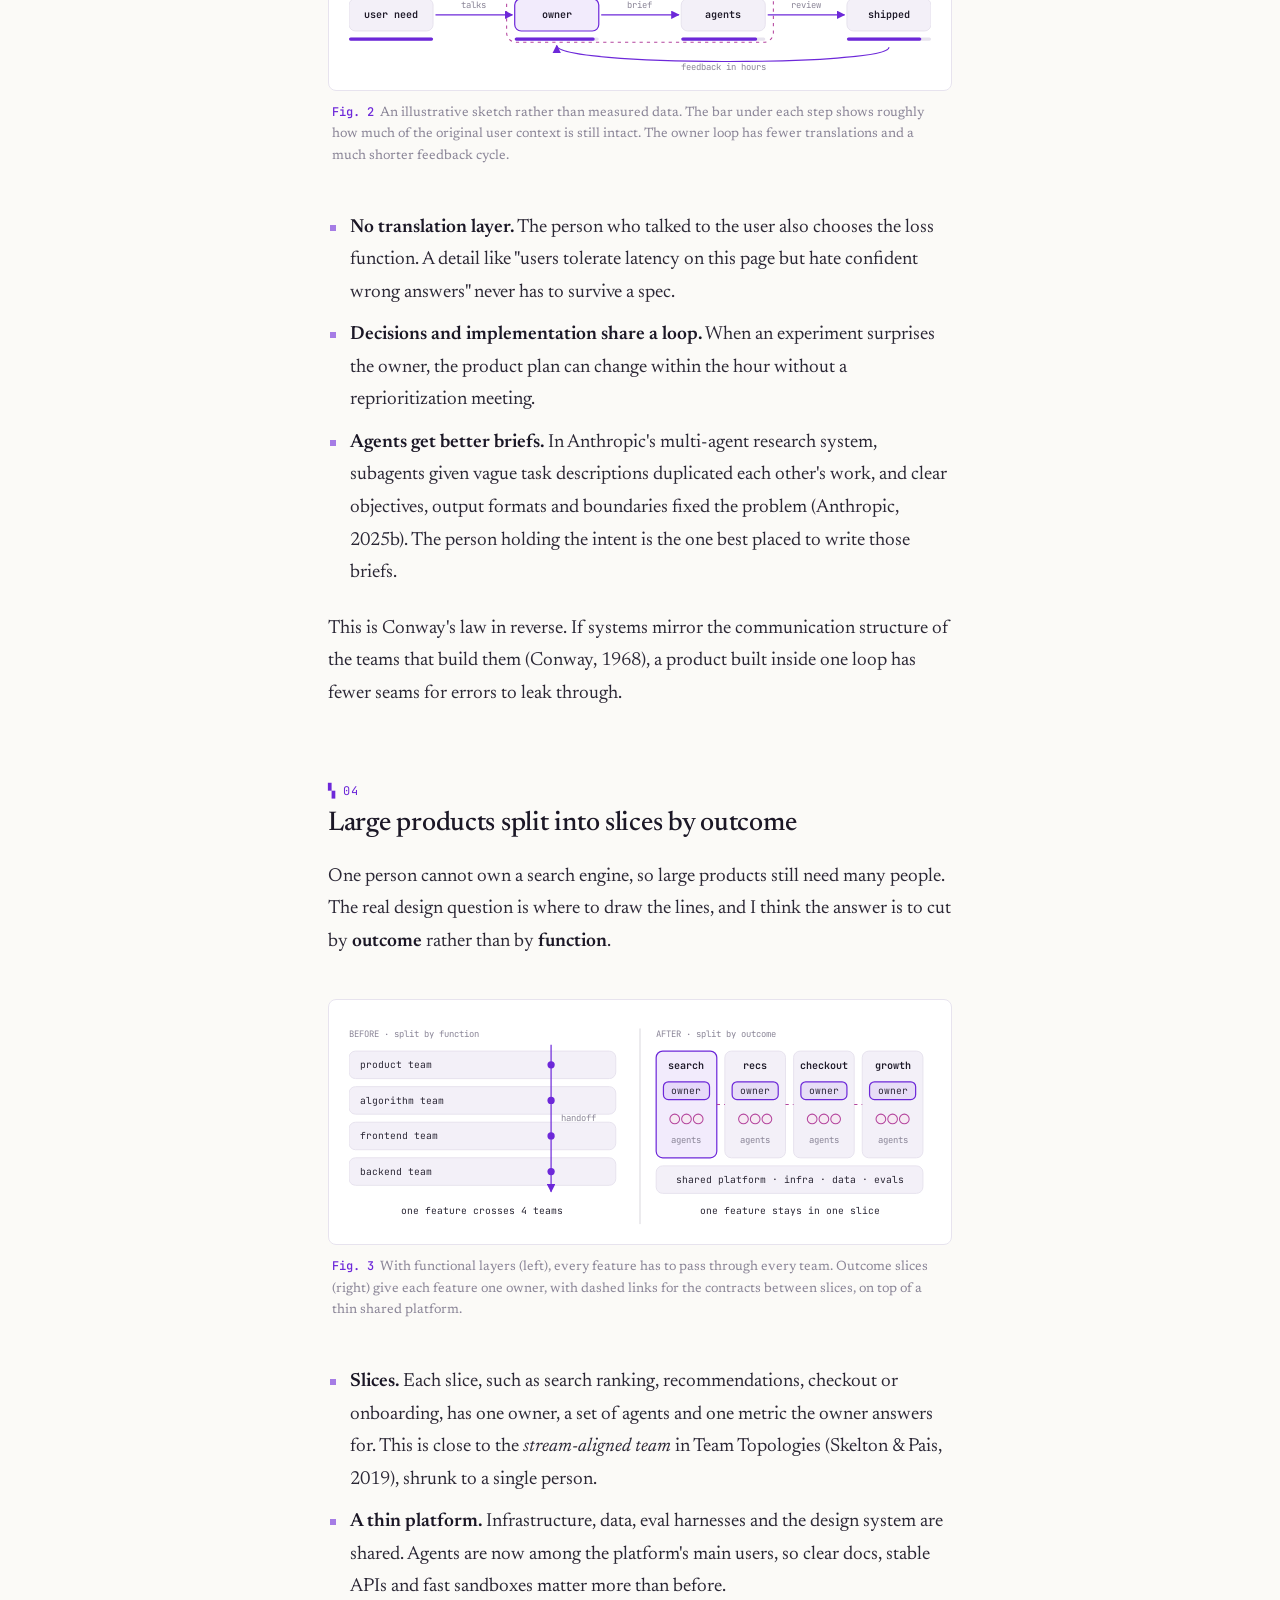
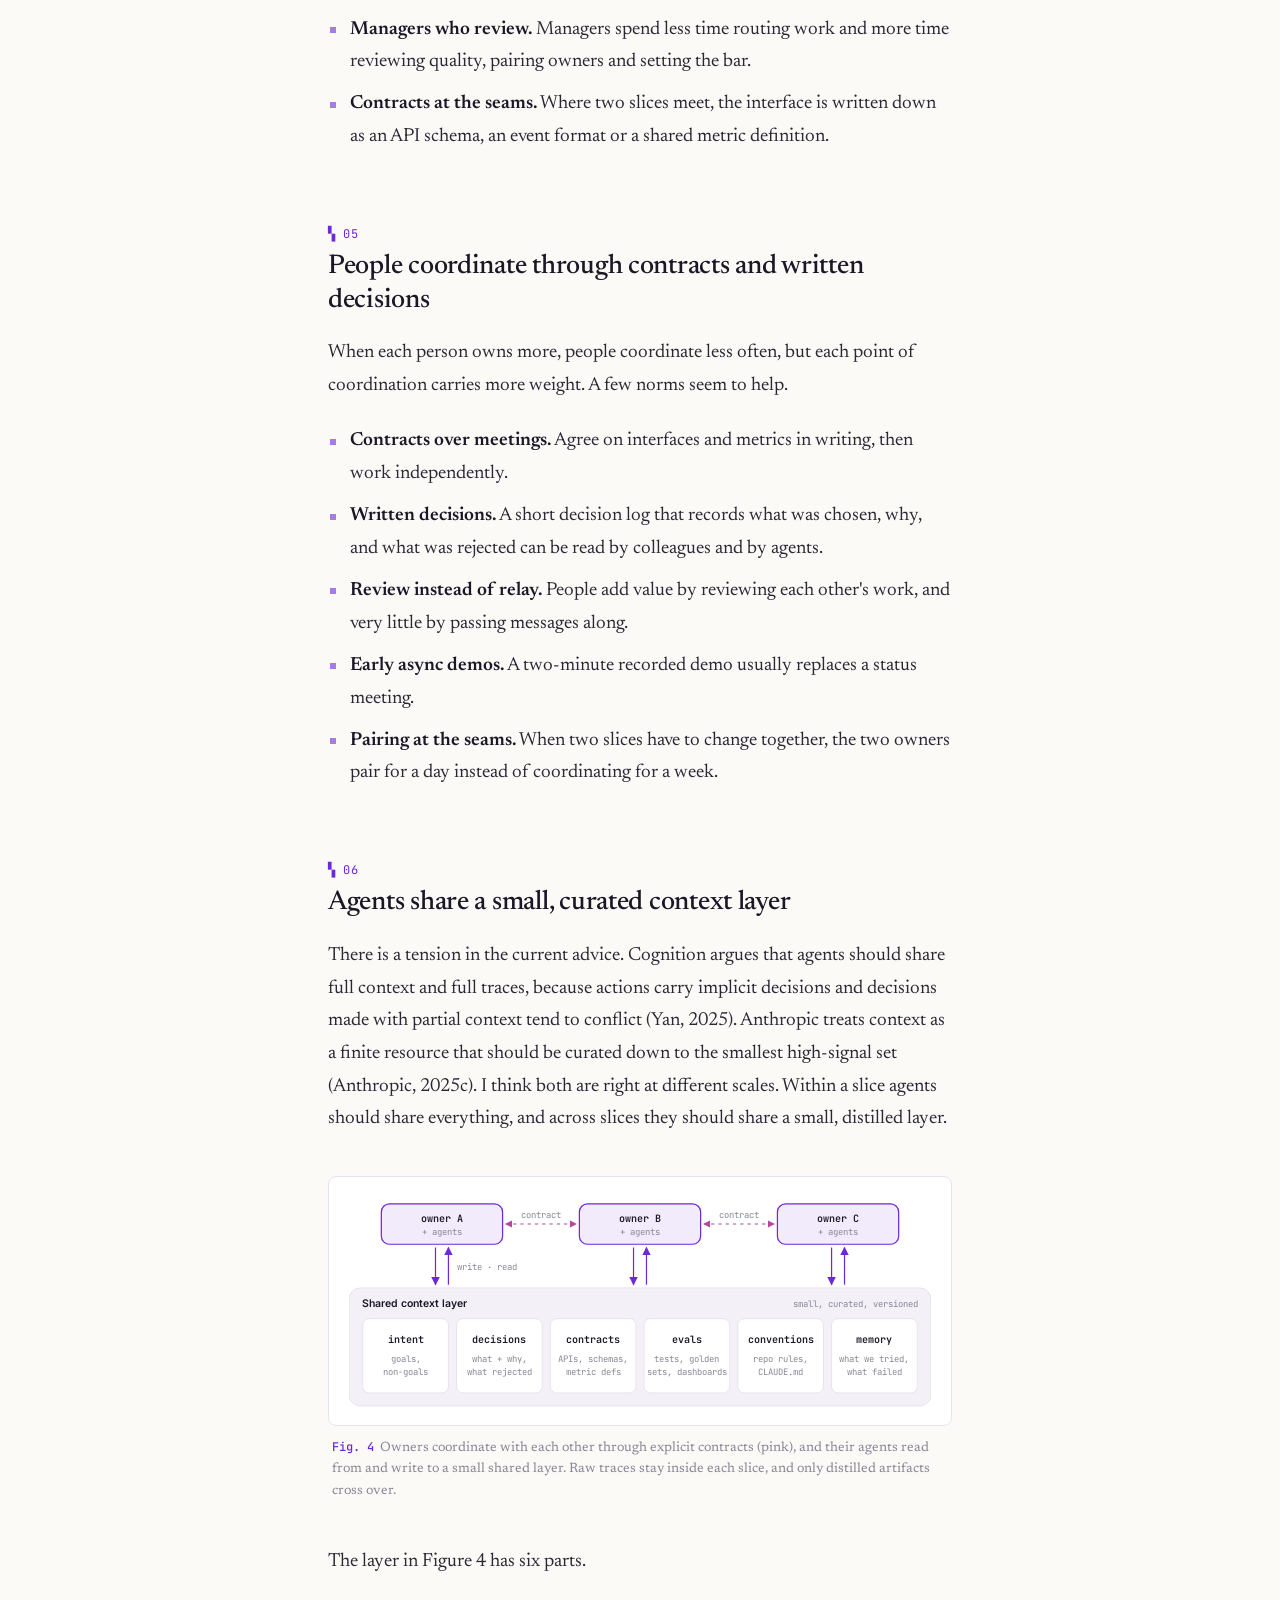
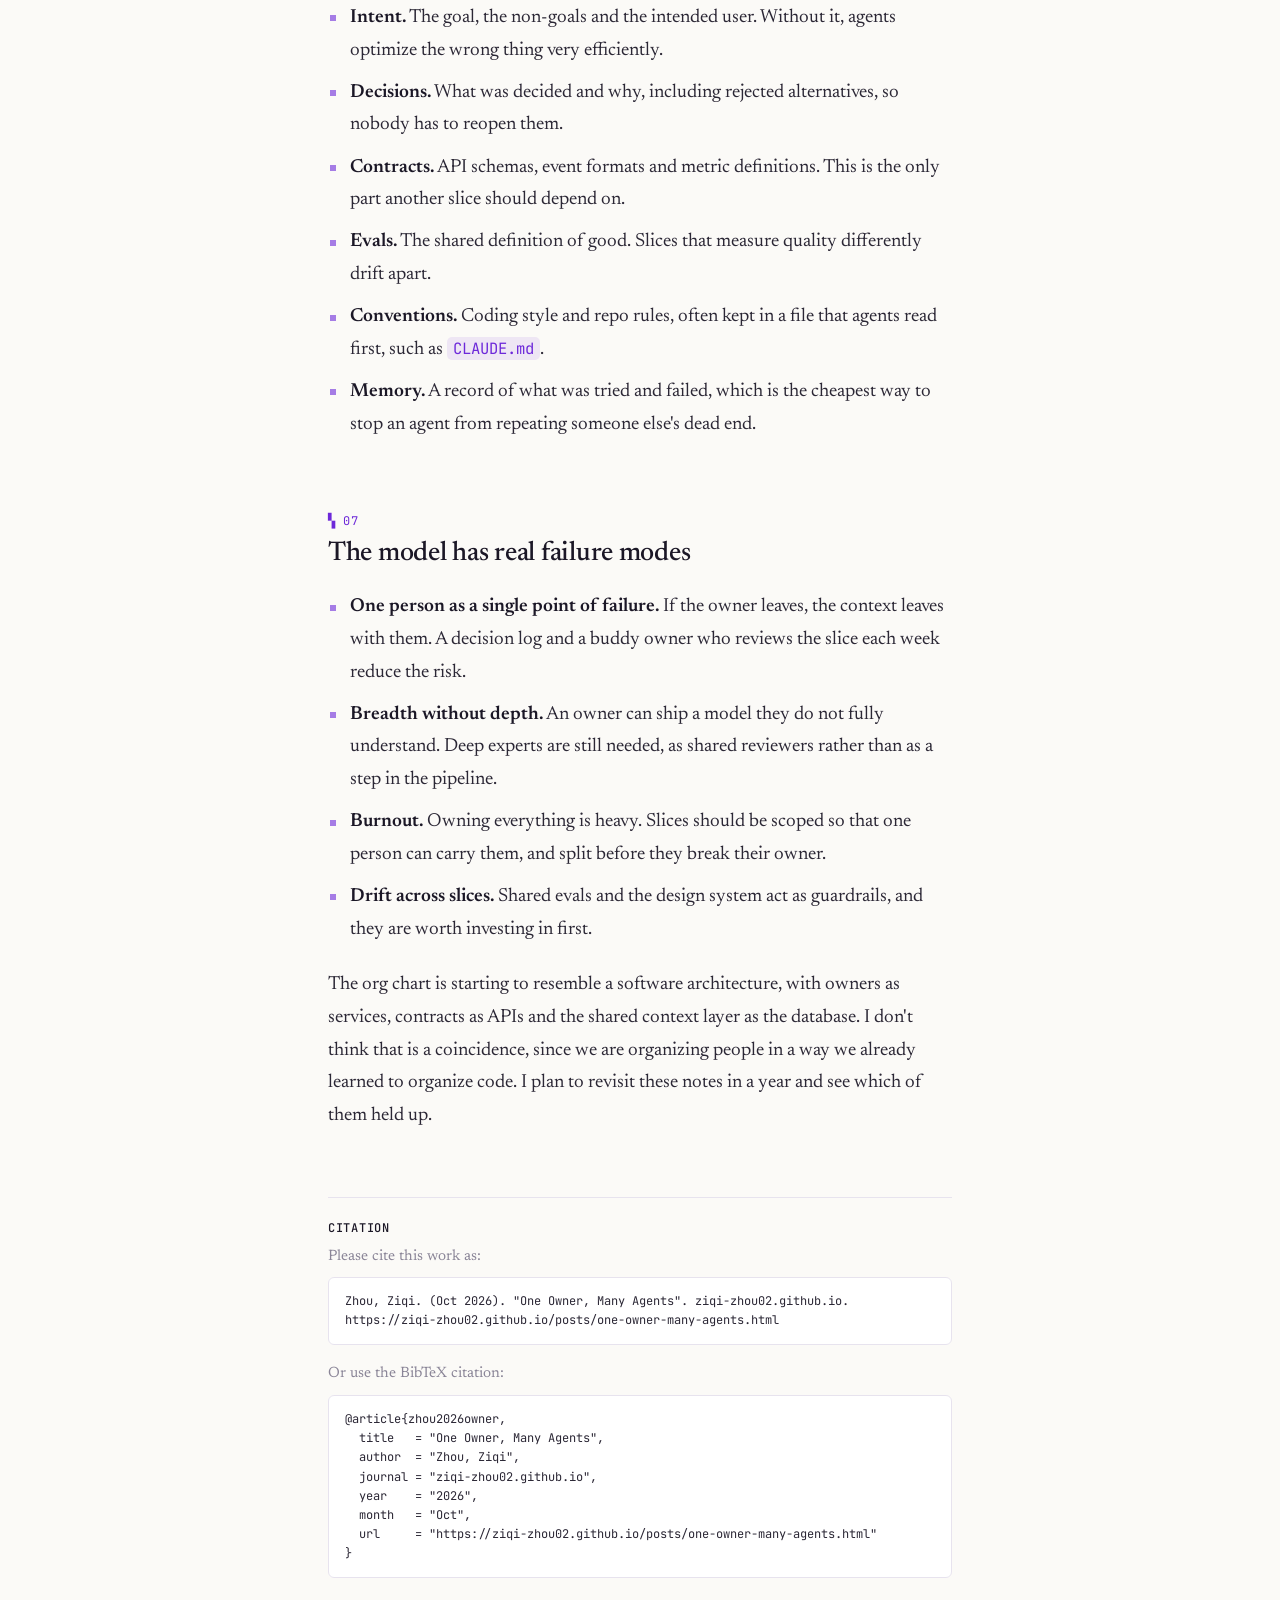
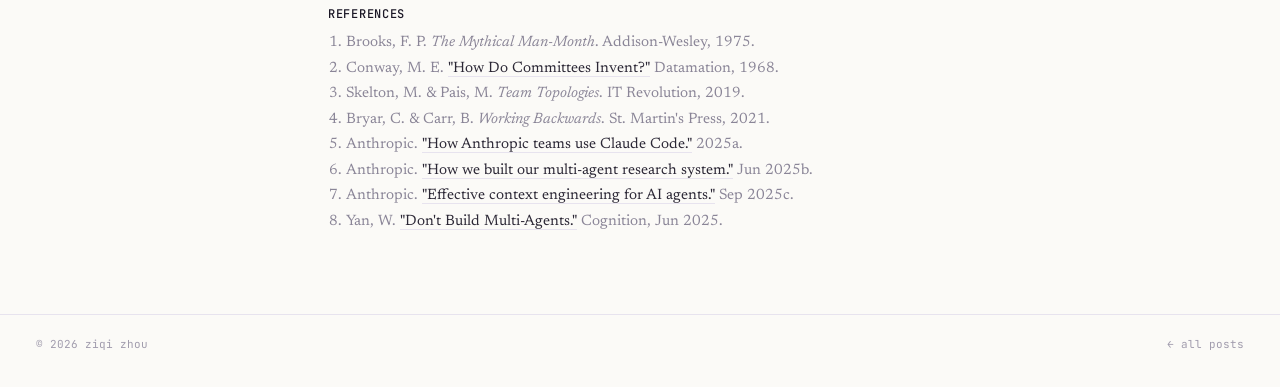
==== commit 59726e89: "Article pages: three-column layout with contents, details and chapter bar, in the minimal site's sty" ====
--- a/posts/one-owner-many-agents.html
+++ b/posts/one-owner-many-agents.html
@@ -1,5 +1,5 @@
 <!doctype html>
-<html lang="en" data-theme="dark">
+<html lang="en">
 <head>
   <meta charset="utf-8">
   <meta name="viewport" content="width=device-width, initial-scale=1">
@@ -12,35 +12,63 @@
   <link rel="preconnect" href="https://fonts.gstatic.com" crossorigin>
   <link href="https://fonts.googleapis.com/css2?family=Inter:wght@400;500;600;700&family=JetBrains+Mono:wght@400;500;700&family=Newsreader:ital,opsz,wght@0,6..72,400;0,6..72,500;0,6..72,600;1,6..72,400&display=swap" rel="stylesheet">
   <link rel="stylesheet" href="../assets/style.css">
+  <link rel="stylesheet" href="../assets/post.css">
   <script>
-    try { const t = localStorage.getItem('theme'); if (t) document.documentElement.dataset.theme = t; } catch (e) {}
+    try { const t = localStorage.getItem('min-theme'); if (t) document.documentElement.dataset.theme = t; } catch (e) {}
   </script>
 </head>
 <body>
-  <div class="aurora" aria-hidden="true"></div>
-  <div class="progress" aria-hidden="true"></div>
-  <div class="cursor-dot" aria-hidden="true"></div>
-  <div class="cursor-ring" aria-hidden="true"></div>
-  <canvas id="fx" aria-hidden="true"></canvas>
-
-  <header class="nav">
-    <a href="../" class="logo" data-scramble>~/<span class="accent">ziqi</span></a>
-    <nav>
-      <a href="../#projects" data-scramble><span class="num">02.</span>projects</a>
-      <a href="../#writing" data-scramble><span class="num">03.</span>writing</a>
-      <button class="icon-btn" id="theme-toggle" title="Toggle theme">◐</button>
+  <canvas id="sky" aria-hidden="true"></canvas>
+
+  <header class="ptop">
+    <a class="logo" href="../#about">~/<b>ziqi</b><span class="caret"></span></a>
+    <nav class="ptabs" aria-label="Sections">
+      <a href="../#about"><span class="k">01</span>about</a>
+      <a href="../#blog" class="on"><span class="k">02</span>blog</a>
     </nav>
+    <div class="pside">
+      <a class="ibtn" href="https://github.com/ziqi-zhou02" target="_blank" rel="noopener" aria-label="GitHub"><svg viewBox="0 0 24 24" fill="currentColor"><path d="M12 .3a12 12 0 0 0-3.8 23.4c.6.1.8-.3.8-.6v-2c-3.3.7-4-1.6-4-1.6-.6-1.4-1.4-1.8-1.4-1.8-1-.7.1-.7.1-.7 1.2.1 1.8 1.2 1.8 1.2 1 1.8 2.8 1.3 3.5 1 .1-.8.4-1.3.8-1.6-2.7-.3-5.5-1.3-5.5-6 0-1.2.5-2.3 1.2-3.1-.1-.4-.5-1.6.1-3.2 0 0 1-.3 3.3 1.2a11.5 11.5 0 0 1 6 0C17.3 4.6 18.3 5 18.3 5c.6 1.6.2 2.8.1 3.2.8.8 1.2 1.9 1.2 3.1 0 4.6-2.8 5.6-5.5 5.9.4.4.8 1.1.8 2.2v3.3c0 .3.2.7.8.6A12 12 0 0 0 12 .3"/></svg></a>
+      <button class="ibtn" id="theme" aria-label="Toggle light and dark"><svg viewBox="0 0 24 24" fill="currentColor"><path d="M12 2a10 10 0 1 0 0 20V2z"/><path d="M12 2a10 10 0 0 1 0 20" fill="none" stroke="currentColor" stroke-width="2"/></svg></button>
+    </div>
   </header>
 
-  <article class="article">
-    <a class="back" href="../#writing">← all writing</a>
-
-    <div class="article-meta">
-      <span>Oct 17, 2026</span><span>·</span><span>~9 min read</span><span>·</span><span>Ziqi Zhou</span><span>·</span><span class="tag">#org-design #agents</span>
-    </div>
+  <div class="chap" id="chap" aria-hidden="true">
+    <span><b>Chapter <i id="chap-n">01</i>:</b> <span id="chap-t"></span></span>
+    <a href="#top" onclick="scrollTo({top:0,behavior:'smooth'});return false;">top ↑</a>
+    <span class="bar"></span>
+  </div>
+
+  <section class="phead" id="top">
+    <p class="kicker">blog · oct 17, 2026</p>
     <h1>One Owner, Many Agents</h1>
     <p class="dek">Notes on how organizations change when one person, working with agents, can cover product, modeling and engineering.</p>
-
+    <div class="pills"><a class="pill" href="../#blog">← all posts</a></div>
+  </section>
+
+  <div class="pgrid">
+    <aside class="ptoc" aria-label="Contents">
+      <ol>
+        <li><a href="#old-shape"><span class="n">01</span><span class="t">Functional teams were built around handoffs</span></a></li>
+        <li><a href="#new-shape"><span class="n">02</span><span class="t">One owner can now run a whole project</span></a></li>
+        <li><a href="#context"><span class="n">03</span><span class="t">Context survives better inside one loop</span></a></li>
+        <li><a href="#reorg"><span class="n">04</span><span class="t">Large products split into slices by outcome</span></a></li>
+        <li><a href="#humans"><span class="n">05</span><span class="t">People coordinate through contracts and written decisions</span></a></li>
+        <li><a href="#agents"><span class="n">06</span><span class="t">Agents share a small, curated context layer</span></a></li>
+        <li><a href="#risks"><span class="n">07</span><span class="t">The model has real failure modes</span></a></li>
+        <li><a href="#citation"><span class="n">08</span><span class="t">Citation</span></a></li>
+      </ol>
+    </aside>
+
+    <aside class="pmeta" aria-label="Details">
+      <dl>
+        <div class="row"><dt>Published</dt><dd>Oct 17, 2026</dd></div>
+        <div class="row"><dt>Author</dt><dd>Ziqi Zhou</dd></div>
+        <div class="row"><dt>Reading</dt><dd>~9 min</dd></div>
+        <div class="row"><dt>Topics</dt><dd><span>org-design</span><span>agents</span></dd></div>
+      </dl>
+    </aside>
+
+  <article class="article pbody">
     <div class="tldr">
       <b>TL;DR</b>
       <ul>
@@ -50,20 +78,6 @@
         <li>People coordinate through contracts and written decisions, and agents work from a small shared context layer.</li>
       </ul>
     </div>
-
-    <nav class="tldr" aria-label="Table of contents">
-      <b>CONTENTS</b>
-      <ul>
-        <li><a href="#old-shape">Functional teams were built around handoffs</a></li>
-        <li><a href="#new-shape">One owner can now run a whole project</a></li>
-        <li><a href="#context">Context survives better inside one loop</a></li>
-        <li><a href="#reorg">Large products split into slices by outcome</a></li>
-        <li><a href="#humans">People coordinate through contracts and written decisions</a></li>
-        <li><a href="#agents">Agents share a small, curated context layer</a></li>
-        <li><a href="#risks">The model has real failure modes</a></li>
-        <li><a href="#citation">Citation</a></li>
-      </ul>
-    </nav>
 
     <div class="prose">
       <p>For most of the history of software, the org chart has worked around one constraint. Nobody could hold the whole stack in their head and also have the hours to build it, so we split the work by function into product, algorithms, frontend and backend, and accepted handoffs as the cost.</p>
@@ -376,12 +390,10 @@
       </ol>
     </section>
   </article>
-
-  <footer class="footer">
-    <span>© <span id="year"></span> Ziqi Zhou</span>
-    <a class="muted" href="#top" onclick="scrollTo({top:0,behavior:'smooth'});return false;">back to top ↑</a>
-  </footer>
-
-  <script src="../assets/main.js"></script>
+  </div>
+
+  <footer class="pfoot"><span>© <span id="yr"></span> ziqi zhou</span><a href="../#blog">← all posts</a></footer>
+
+  <script src="../assets/post.js"></script>
 </body>
 </html>
--- a/assets/style.css
+++ b/assets/style.css
@@ -441,3 +441,54 @@
   html { scroll-behavior: auto; }
   .reveal, .cards .card { opacity: 1; transform: none; }
 }
+
+/* ---------- landscape map (blog figure) ---------- */
+.fig-wide { margin-left: -80px; margin-right: -80px; }
+.lsc { font: 12.5px var(--sans); }
+.lsc-row {
+  display: grid; grid-template-columns: 150px minmax(0, 1fr) 236px; gap: 14px;
+  align-items: stretch; border-top: 1px solid var(--line);
+}
+.lsc-row:nth-child(2) { border-top: 0; }
+.lsc-head { border-top: 0; font: 11px var(--mono); color: var(--muted); padding-bottom: 6px; }
+.lsc-layer { display: flex; flex-direction: column; justify-content: center; padding: 10px 0; }
+.lsc-layer b { color: var(--fg-strong); font-weight: 600; font-size: 13px; }
+.lsc-layer span { font: 11px var(--mono); color: var(--accent); margin-top: 2px; }
+.lsc-layer span.na { color: var(--muted); }
+.lsc-head .lsc-layer span, .lsc-head .lsc-cos span { color: var(--muted); }
+.lsc-cos { display: flex; flex-wrap: wrap; gap: 6px 14px; align-items: center; padding: 10px 0; }
+.lsc-group { display: flex; flex-wrap: wrap; gap: 6px; align-items: center; }
+.lsc-gl { font: 10.5px var(--mono); color: var(--muted); margin-right: 2px; }
+.co {
+  display: inline-flex; align-items: center; gap: 6px; padding: 4px 9px; border-radius: 7px;
+  background: var(--bg-3); border: 1px solid var(--line); color: var(--fg-strong); white-space: nowrap;
+  transition: border-color .2s, transform .2s;
+}
+.co:hover { border-color: var(--accent); transform: translateY(-1px); }
+.co .ic {
+  width: 13px; height: 13px; flex: none; background: currentColor;
+  -webkit-mask: var(--ic) center / contain no-repeat; mask: var(--ic) center / contain no-repeat;
+}
+.co .ic.wide { width: 20px; }
+.co .ic.wm { width: calc(11px * var(--ar)); height: 11px; }
+.co-wm { padding: 6px 10px; }
+.lsc-int { display: grid; grid-template-columns: repeat(4, 1fr); text-align: center; }
+.lsc-head .lsc-int span { font-size: 10px; align-self: end; }
+.lsc-cell { position: relative; display: flex; align-items: center; justify-content: center; }
+.lsc-cell.top::before, .lsc-cell.mid::before, .lsc-cell.bot::before {
+  content: ""; position: absolute; left: 50%; width: 2px; margin-left: -1px; background: var(--chart-1); opacity: .45;
+}
+.lsc-cell.top::before { top: 50%; bottom: -1px; }
+.lsc-cell.mid::before { top: -1px; bottom: -1px; }
+.lsc-cell.bot::before { top: -1px; bottom: 50%; }
+.lsc-cell .dot {
+  position: relative; width: 10px; height: 10px; border-radius: 50%;
+  background: var(--chart-1); box-shadow: 0 0 0 2px var(--bg-2); cursor: default;
+}
+@media (max-width: 1000px) { .fig-wide { margin-left: -40px; margin-right: -40px; } }
+@media (max-width: 860px) { .fig-wide { margin-left: 0; margin-right: 0; } }
+@media (max-width: 760px) {
+  .lsc-row { grid-template-columns: minmax(0, 1fr); gap: 0; }
+  .lsc-int, .lsc-head { display: none; }
+  .lsc-layer { flex-direction: row; justify-content: flex-start; gap: 10px; align-items: baseline; padding-bottom: 0; }
+}
--- a/assets/post.css
+++ b/assets/post.css
@@ -0,0 +1,159 @@
+/* Article layout for the minimal site. Loaded after style.css: re-themes its
+   tokens to the paper/violet palette and lays posts out in three columns
+   (contents · body · details). */
+
+:root, :root[data-theme="light"] {
+  --bg: #fbfaf7; --bg-2: #ffffff; --bg-3: #f3f0f8;
+  --fg: #2b2735; --fg-strong: #1b1726; --muted: #8a8597; --line: #e7e3ee;
+  --accent: #6d28d9; --accent-2: #b4469e; --accent-dim: rgba(109, 40, 217, .09);
+  --grad: linear-gradient(90deg, var(--accent), var(--accent));
+  --on-accent: #fff; --chart-1: #7c3aed; --chart-2: #0f9f8f;
+  --ink-3: #a19cad; --dot: 109, 40, 217;
+}
+@media (prefers-color-scheme: dark) {
+  :root:not([data-theme="light"]) {
+    --bg: #0e0c14; --bg-2: #15121d; --bg-3: #1c1827;
+    --fg: #d6d2e2; --fg-strong: #ece8f5; --muted: #8b869c; --line: #231f30;
+    --accent: #a78bfa; --accent-2: #f0abfc; --accent-dim: rgba(167, 139, 250, .14);
+    --on-accent: #120d22; --chart-1: #9478f0; --chart-2: #1fa896; --ink-3: #5f5a70; --dot: 167, 139, 250;
+  }
+}
+:root[data-theme="dark"] {
+  --bg: #0e0c14; --bg-2: #15121d; --bg-3: #1c1827;
+  --fg: #d6d2e2; --fg-strong: #ece8f5; --muted: #8b869c; --line: #231f30;
+  --accent: #a78bfa; --accent-2: #f0abfc; --accent-dim: rgba(167, 139, 250, .14);
+  --on-accent: #120d22; --chart-1: #9478f0; --chart-2: #1fa896; --ink-3: #5f5a70; --dot: 167, 139, 250;
+}
+
+body { background-image: none; font-family: var(--serif); }
+#sky { position: fixed; inset: 0; z-index: 0; pointer-events: none; }
+
+/* ---------- top bar (same as the home page) ---------- */
+.ptop {
+  position: relative; z-index: 5; display: grid; grid-template-columns: 1fr auto 1fr;
+  align-items: center; padding: 28px 36px 0; max-width: 1280px; margin: 0 auto;
+}
+.ptop .logo { font: 500 14px var(--mono); color: var(--muted); justify-self: start; }
+.ptop .logo b { color: var(--accent); font-weight: 500; }
+.caret { display: inline-block; width: .55em; height: 1em; margin-left: 2px; vertical-align: -2px; background: var(--accent); animation: blink 1.1s steps(1) infinite; }
+@keyframes blink { 50% { opacity: 0; } }
+.ptabs { position: relative; display: flex; gap: 6px; padding-bottom: 10px; }
+.ptabs::after { content: ""; position: absolute; left: -24px; right: -24px; bottom: 0; height: 1px; background: var(--line); }
+.ptabs a { font: 500 13px var(--mono); letter-spacing: .04em; padding: 6px 14px; color: var(--ink-3); transition: color .2s; position: relative; }
+.ptabs a:hover { color: var(--muted); }
+.ptabs a .k { color: var(--accent); opacity: .7; margin-right: 6px; }
+.ptabs a.on { color: var(--fg-strong); }
+.ptabs a.on::after { content: ""; position: absolute; left: 0; right: 0; bottom: -11px; height: 3px; z-index: 1; background: repeating-linear-gradient(90deg, var(--accent) 0 3px, transparent 3px 5px); }
+.pside { justify-self: end; display: flex; gap: 6px; }
+.ibtn { width: 34px; height: 34px; display: grid; place-items: center; border-radius: 8px; color: var(--ink-3); background: none; border: 0; cursor: pointer; transition: color .2s, background .2s; }
+.ibtn:hover { color: var(--accent); background: var(--accent-dim); }
+.ibtn svg { width: 17px; height: 17px; }
+
+/* ---------- sticky chapter bar ---------- */
+.chap {
+  position: fixed; top: 0; left: 0; right: 0; z-index: 20; height: 46px;
+  display: flex; align-items: center; justify-content: space-between; padding: 0 36px;
+  background: color-mix(in srgb, var(--bg) 96%, transparent); backdrop-filter: blur(10px);
+  border-bottom: 1px solid var(--line); font: 12.5px var(--mono); color: var(--muted);
+  transform: translateY(-100%); transition: transform .3s;
+}
+.chap.on { transform: none; }
+.chap b { color: var(--fg-strong); font-weight: 500; }
+.chap b i { font-style: normal; color: var(--accent); }
+.chap a { color: var(--muted); } .chap a:hover { color: var(--accent); }
+.chap .bar { position: absolute; left: 0; bottom: -1px; height: 2px; width: 0; background: repeating-linear-gradient(90deg, var(--accent) 0 3px, transparent 3px 5px); }
+
+/* ---------- title block ---------- */
+.phead { position: relative; z-index: 1; max-width: 900px; margin: 0 auto; padding: 96px 24px 56px; text-align: center; }
+.phead .kicker { font: 12px var(--mono); color: var(--muted); letter-spacing: .06em; margin: 0 0 22px; }
+.phead .kicker::before { content: "▚ "; color: var(--accent); }
+.phead h1 { font: 500 clamp(34px, 5vw, 52px)/1.1 var(--serif); letter-spacing: -.02em; color: var(--fg-strong); margin: 0 auto 20px; max-width: 820px; text-wrap: balance; }
+.phead .dek { font: 400 20px/1.5 var(--serif); color: var(--muted); margin: 0 auto 30px; max-width: 640px; text-wrap: balance; }
+.pills { display: flex; gap: 10px; justify-content: center; flex-wrap: wrap; }
+.pill { font: 13px var(--mono); color: var(--fg-strong); border: 1px solid var(--line); background: var(--bg-2); border-radius: 8px; padding: 9px 16px; transition: border-color .2s, color .2s; }
+.pill:hover { border-color: var(--accent); color: var(--accent); }
+.pill.primary { border-color: var(--accent); color: var(--accent); }
+
+/* ---------- three columns ---------- */
+.pgrid {
+  position: relative; z-index: 1; display: grid; grid-template-columns: 220px minmax(0, 660px) 220px;
+  justify-content: center; column-gap: 72px; max-width: 1360px; margin: 0 auto; padding: 0 36px;
+}
+.ptoc { grid-column: 1; grid-row: 1; }
+.ptoc ol { position: sticky; top: 76px; list-style: none; margin: 0; padding: 0; border-top: 1px solid var(--line); }
+.ptoc li a { display: grid; grid-template-columns: 30px 1fr; padding: 10px 0; border-bottom: 1px solid var(--line); font: 14px/1.45 var(--serif); color: var(--muted); transition: color .2s; position: relative; }
+.ptoc li a .n { font: 12px/1.9 var(--mono); color: var(--ink-3); }
+.ptoc li a:hover { color: var(--fg-strong); }
+.ptoc li a.on { color: var(--fg-strong); }
+.ptoc li a.on .n { color: var(--accent); }
+.ptoc li a.on::before { content: ""; position: absolute; left: -14px; top: 50%; width: 6px; height: 6px; margin-top: -3px; background: var(--accent); }
+
+.pmeta { grid-column: 3; grid-row: 1; }
+.pmeta dl { margin: 0; border-top: 1px solid var(--line); font: 13px/1.5 var(--mono); }
+.pmeta .row { display: grid; grid-template-columns: 84px 1fr; gap: 10px; padding: 10px 0; border-bottom: 1px solid var(--line); }
+.pmeta dt { color: var(--fg-strong); }
+.pmeta dd { margin: 0; color: var(--muted); }
+.pmeta dd span { display: block; }
+.pmeta dd a { color: var(--accent); }
+
+.article.pbody { grid-column: 2; grid-row: 1; max-width: none; margin: 0; padding: 0 0 40px; }
+
+/* body text */
+.pbody .prose { font: 400 19px/1.72 var(--serif); }
+.pbody .prose h2 {
+  font: 500 27px/1.25 var(--serif); letter-spacing: -.01em; color: var(--fg-strong);
+  margin: 72px 0 20px; display: block; scroll-margin-top: 70px;
+}
+.pbody .prose h2 .n { display: block; font: 12px var(--mono); color: var(--accent); background: none; -webkit-background-clip: border-box; background-clip: border-box; margin-bottom: 8px; letter-spacing: .06em; }
+.pbody .prose h2 .n::before { content: "▚ "; }
+.pbody .prose h3 { font: 500 21px var(--serif); color: var(--fg-strong); }
+.pbody .prose a { color: var(--fg-strong); border-bottom: 1px solid var(--accent); }
+.pbody .prose a:hover { color: var(--accent); }
+.pbody .prose ul { list-style: none; padding-left: 0; }
+.pbody .prose ul > li { position: relative; padding-left: 22px; }
+.pbody .prose ul > li::before { content: ""; position: absolute; left: 2px; top: .7em; width: 6px; height: 6px; background: var(--accent); opacity: .6; }
+.pbody .prose ol li::marker { color: var(--accent); font-family: var(--mono); font-size: .8em; }
+
+.pbody .tldr { font: 16px/1.65 var(--serif); background: var(--bg-2); border: 1px solid var(--line); border-left: 0; border-radius: 6px; padding: 20px 24px; margin: 0 0 44px; position: relative; }
+.pbody .tldr::before { content: ""; position: absolute; left: 0; top: 0; bottom: 0; width: 3px; background: repeating-linear-gradient(180deg, var(--accent) 0 3px, transparent 3px 5px); }
+.pbody .tldr b { font: 500 12px var(--mono); }
+.pbody .tldr ul { list-style: none; padding: 0; }
+.pbody .tldr li { position: relative; padding-left: 18px; margin-bottom: 8px; }
+.pbody .tldr li::before { content: ""; position: absolute; left: 0; top: .68em; width: 5px; height: 5px; background: var(--accent); opacity: .6; }
+
+/* figures */
+.pbody .fig { margin: 40px 0 44px; }
+.pbody .fig-frame { border-radius: 8px; }
+.pbody .fig figcaption { font: 13.5px/1.6 var(--serif); color: var(--muted); }
+.pbody .fig figcaption b { font: 500 12px var(--mono); }
+.pbody .fig-wide { margin-right: -292px; margin-left: 0; position: relative; z-index: 2; }
+.pbody .code-card { font: 12px/1.6 var(--mono); background: var(--bg-2); border: 1px solid var(--line); border-radius: 6px; padding: 14px 16px; overflow-x: auto; }
+.pbody .sources { font: 15px/1.7 var(--serif); }
+.pbody .sources h3 { font: 500 12px var(--mono); }
+
+.pfoot { position: relative; z-index: 1; display: flex; justify-content: space-between; max-width: 1280px; margin: 40px auto 0; padding: 22px 36px 36px; border-top: 1px solid var(--line); font: 11px var(--mono); color: var(--ink-3); }
+.pfoot a:hover { color: var(--accent); }
+
+@media (max-width: 1240px) {
+  .pgrid { grid-template-columns: 200px minmax(0, 660px); column-gap: 56px; }
+  .pmeta { grid-column: 2; grid-row: 1; margin-bottom: 40px; }
+  .pmeta dl { display: flex; flex-wrap: wrap; gap: 0 28px; border-top: 0; }
+  .pmeta .row { grid-template-columns: auto auto; border: 0; padding: 0 0 6px; }
+  .pmeta dd span { display: inline; } .pmeta dd span + span::before { content: ", "; }
+  .article.pbody { grid-row: 2; }
+  .ptoc { grid-row: 1 / span 2; }
+  .pbody .fig-wide { margin-right: -40px; margin-left: -40px; }
+}
+@media (max-width: 900px) {
+  .pgrid { grid-template-columns: minmax(0, 1fr); padding: 0 16px; }
+  .ptoc { display: none; }
+  .pmeta { grid-column: 1; }
+  .article.pbody { grid-column: 1; }
+  .pbody .fig-wide { margin: 40px 0; }
+  .ptop { grid-template-columns: 1fr auto; padding: 20px 16px 0; row-gap: 18px; }
+  .ptabs { grid-column: 1 / -1; grid-row: 2; justify-self: center; }
+  .phead { padding: 56px 16px 40px; }
+  .chap { padding: 0 16px; }
+  .pbody .prose { font-size: 18px; }
+  .pfoot { padding: 22px 16px 30px; }
+}
